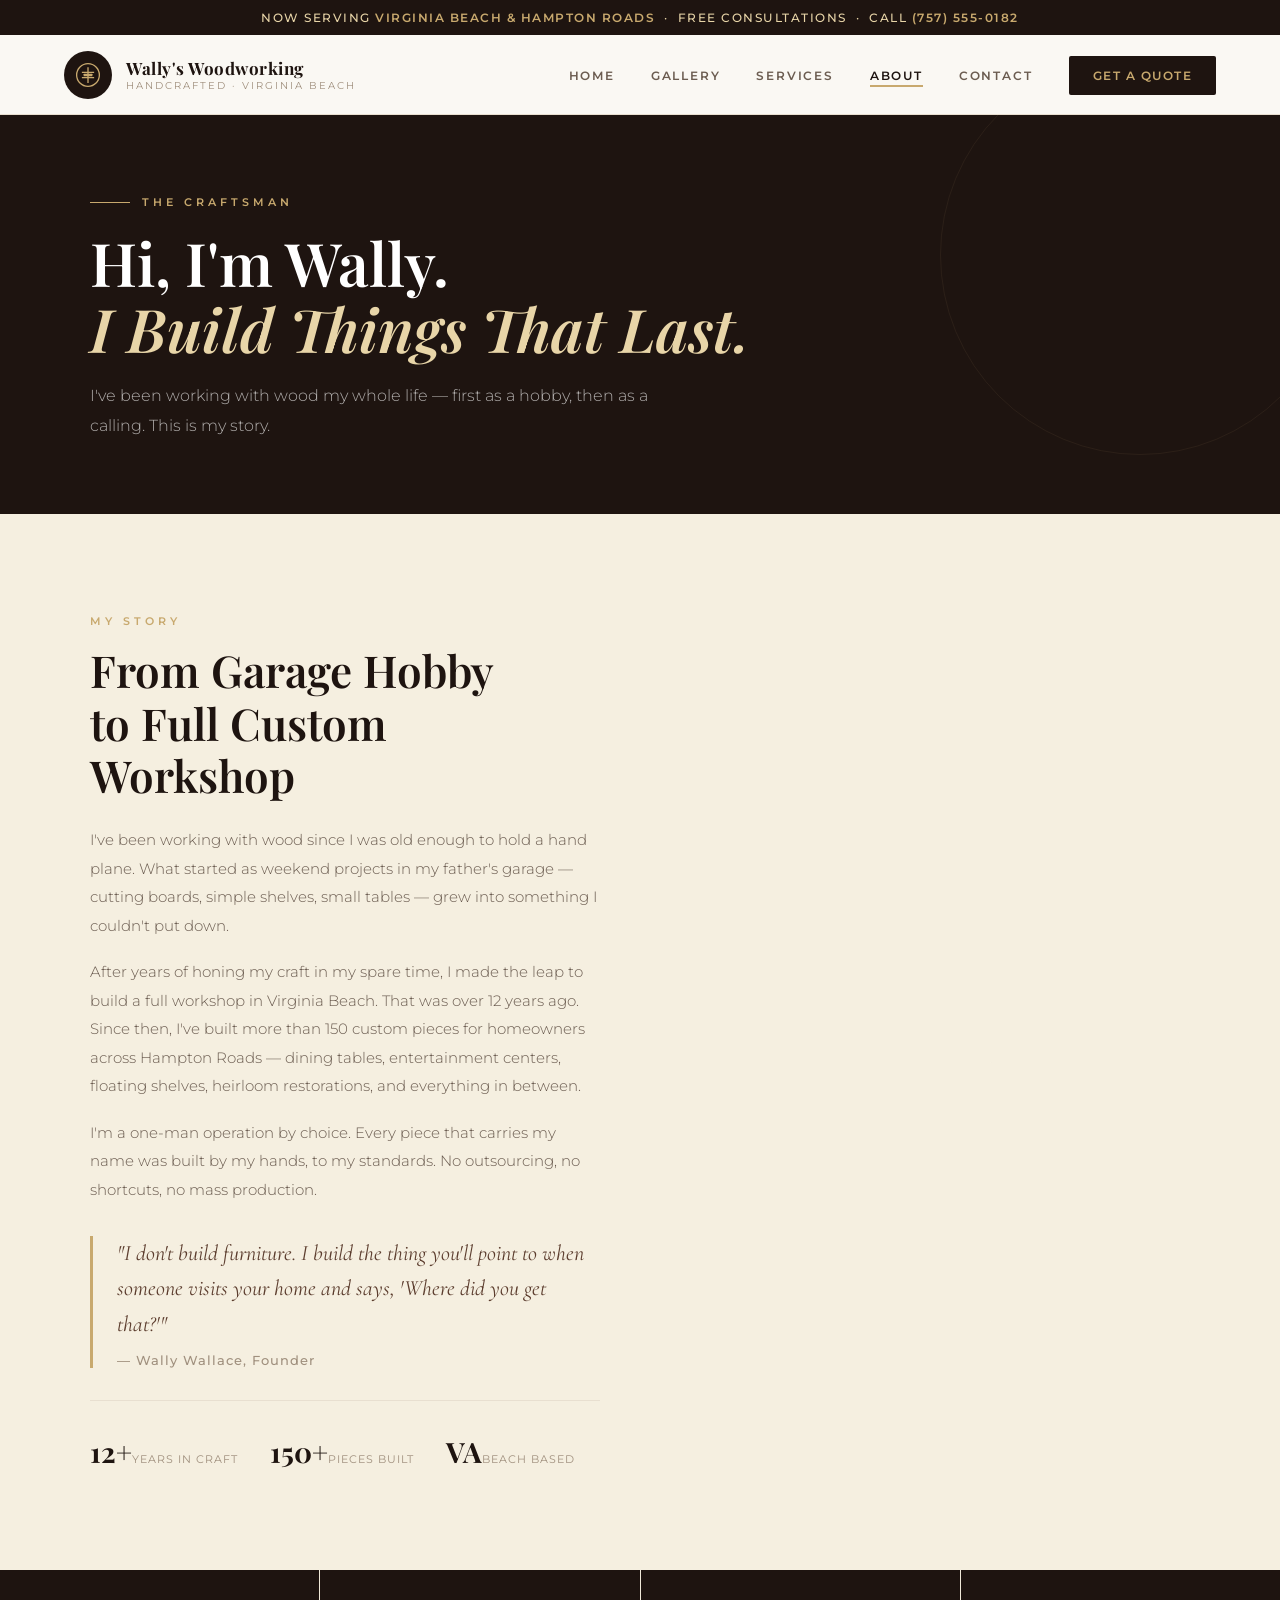
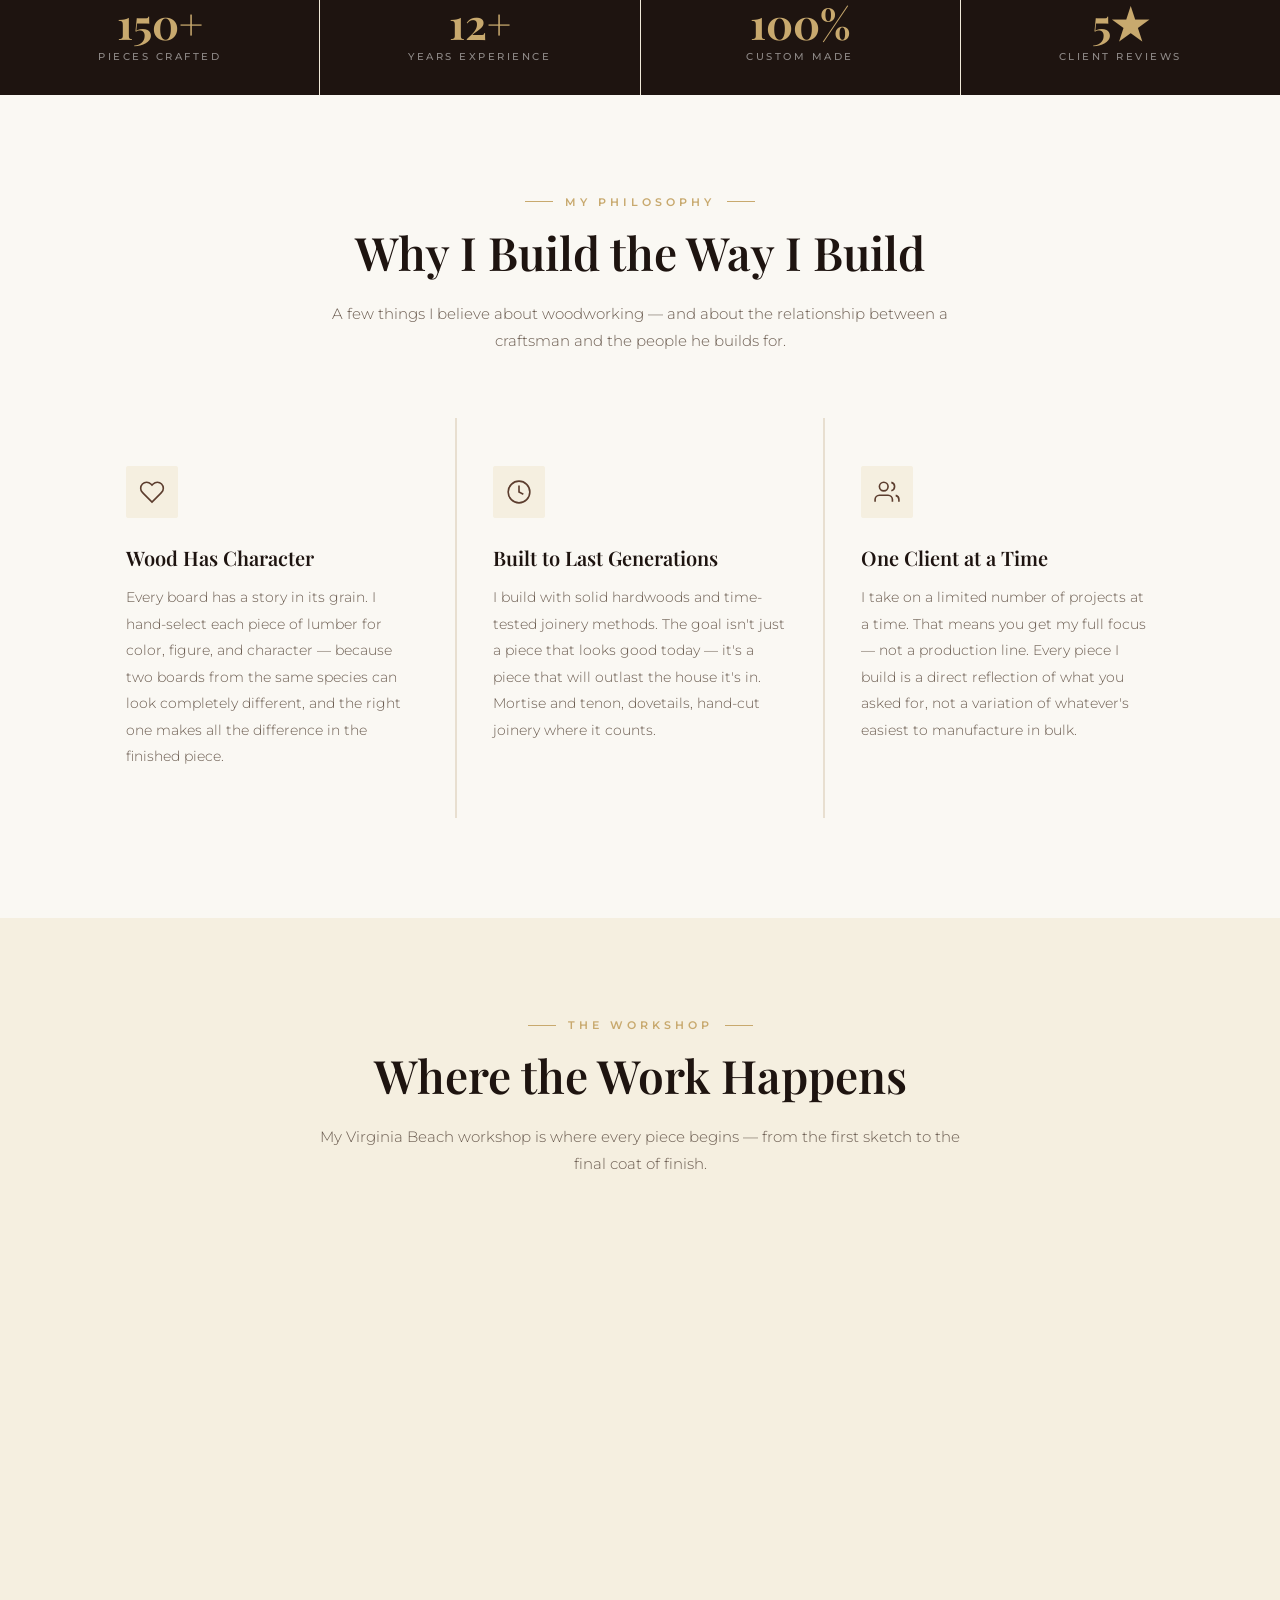
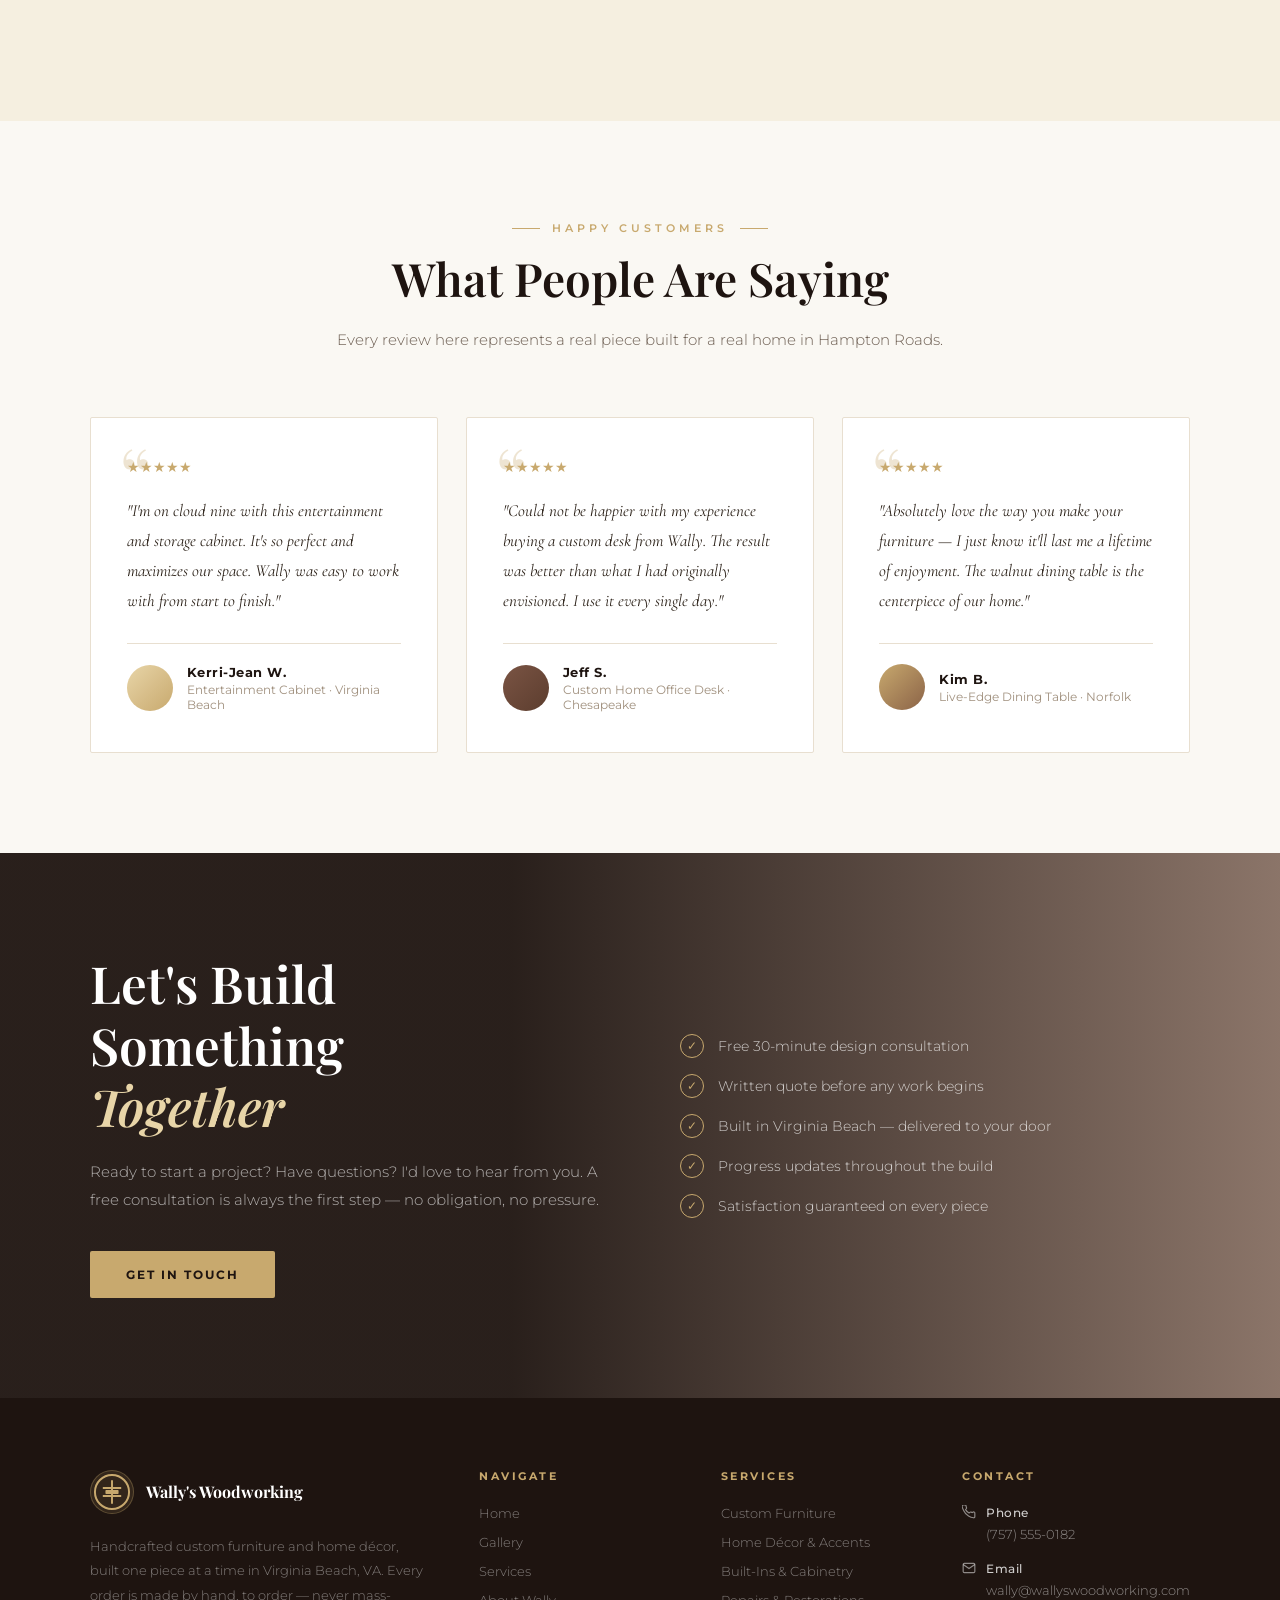
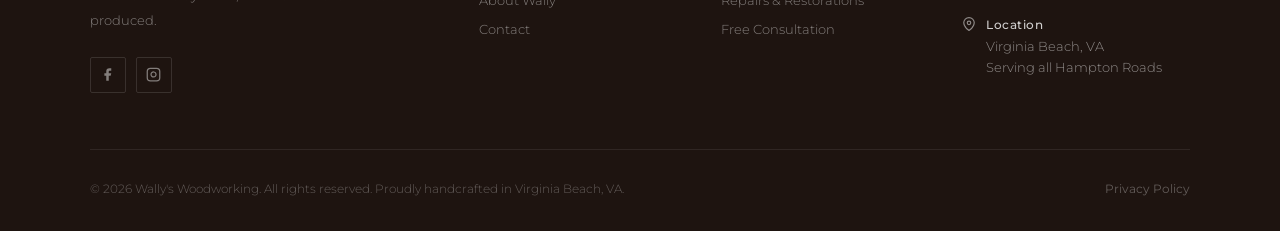
==== about.html @ f15586da "Add about.html — Wally's story, shop photos, philosophy Full about page: origin story, credentials, " ====
<!DOCTYPE html>
<html lang="en">
<head>
<meta charset="UTF-8">
<meta name="viewport" content="width=device-width, initial-scale=1.0">

<title>About Wally | Wally's Woodworking | Virginia Beach, VA</title>
<meta name="description" content="Meet Wally Wallace — Virginia Beach craftsman building custom furniture and handcrafted décor for over 12 years. One-man shop, built by hand, built to last.">
<link rel="canonical" href="https://www.wallyswoodworking.com/about.html">

<!-- Open Graph -->
<meta property="og:type" content="website">
<meta property="og:url" content="https://www.wallyswoodworking.com/about.html">
<meta property="og:title" content="About Wally | Wally's Woodworking">
<meta property="og:description" content="Virginia Beach craftsman building custom furniture for over 12 years. One-man shop, built by hand.">
<meta property="og:image" content="https://www.wallyswoodworking.com/images/og-image.jpg">

<!-- Fonts -->
<link rel="preconnect" href="https://fonts.googleapis.com">
<link href="https://fonts.googleapis.com/css2?family=Playfair+Display:ital,wght@0,400;0,600;0,700;1,400;1,600&family=Montserrat:wght@300;400;500;600&family=Cormorant+Garamond:ital,wght@0,400;1,400;1,500&display=swap" rel="stylesheet">

<!-- Shared Stylesheet -->
<link rel="stylesheet" href="css/styles.css">
</head>
<body>

<!-- ANNOUNCEMENT BAR -->
<div class="announce-bar">
  Now serving <a href="contact.html">Virginia Beach &amp; Hampton Roads</a> &nbsp;·&nbsp; Free consultations &nbsp;·&nbsp; Call <a href="tel:+17575550182">(757) 555-0182</a>
</div>

<!-- NAVIGATION -->
<nav id="nav">
  <a href="index.html" class="nav-logo" aria-label="Wally's Woodworking Home">
    <div class="nav-logo-icon">
      <svg viewBox="0 0 32 32" xmlns="http://www.w3.org/2000/svg" aria-hidden="true">
        <circle cx="16" cy="16" r="13" stroke="#C8A96E" stroke-width="1.5" fill="none"/>
        <path d="M16 7 L16 25 M9 13 L23 13 M9 19 L23 19" stroke="#C8A96E" stroke-width="1.5" fill="none"/>
        <rect x="11" y="14.5" width="10" height="3" fill="#C8A96E" rx="0.5"/>
      </svg>
    </div>
    <div class="nav-logo-text">
      <span class="brand">Wally's Woodworking</span>
      <span class="tagline">Handcrafted · Virginia Beach</span>
    </div>
  </a>

  <button class="nav-toggle" aria-label="Toggle navigation" onclick="document.querySelector('.nav-links').classList.toggle('open')">
    <span></span><span></span><span></span>
  </button>

  <ul class="nav-links" id="nav-links">
    <li><a href="index.html">Home</a></li>
    <li><a href="gallery.html">Gallery</a></li>
    <li><a href="services.html">Services</a></li>
    <li><a href="about.html" class="active">About</a></li>
    <li><a href="contact.html">Contact</a></li>
    <li><a href="contact.html" class="nav-cta">Get a Quote</a></li>
  </ul>
</nav>

<!-- PAGE HERO -->
<div class="page-hero">
  <div class="page-hero-eyebrow">The Craftsman</div>
  <h1>Hi, I'm Wally.<br><em>I Build Things That Last.</em></h1>
  <p>I've been working with wood my whole life — first as a hobby, then as a calling. This is my story.</p>
</div>

<!-- MAIN ABOUT SECTION -->
<div class="about-split">
  <div class="about-text">
    <div class="eyebrow">My Story</div>
    <h2>From Garage Hobby<br>to Full Custom Workshop</h2>
    <p>I've been working with wood since I was old enough to hold a hand plane. What started as weekend projects in my father's garage — cutting boards, simple shelves, small tables — grew into something I couldn't put down.</p>
    <p>After years of honing my craft in my spare time, I made the leap to build a full workshop in Virginia Beach. That was over 12 years ago. Since then, I've built more than 150 custom pieces for homeowners across Hampton Roads — dining tables, entertainment centers, floating shelves, heirloom restorations, and everything in between.</p>
    <p>I'm a one-man operation by choice. Every piece that carries my name was built by my hands, to my standards. No outsourcing, no shortcuts, no mass production.</p>
    <div class="about-quote">
      <blockquote>"I don't build furniture. I build the thing you'll point to when someone visits your home and says, 'Where did you get that?'"</blockquote>
      <div class="about-sig">— Wally Wallace, Founder</div>
    </div>
    <div class="about-credentials">
      <div class="credential"><span class="val">12+</span><span class="lbl">Years in craft</span></div>
      <div class="credential"><span class="val">150+</span><span class="lbl">Pieces built</span></div>
      <div class="credential"><span class="val">VA</span><span class="lbl">Beach based</span></div>
    </div>
  </div>
  <div class="about-img-stack">
    <div class="about-img-main">
      <img src="images/about/wally-portrait.jpg"
           onerror="this.src='https://images.unsplash.com/photo-1581539250439-c96689b516dd?w=900&q=80'"
           alt="Wally working in his Virginia Beach woodworking workshop"
           loading="lazy">
    </div>
    <div class="about-img-secondary">
      <img src="images/about/joinery-detail.jpg"
           onerror="this.src='https://images.unsplash.com/photo-1533090481720-856c6e3c1fdc?w=400&q=75'"
           alt="Close-up detail of hand-cut wood joinery"
           loading="lazy">
    </div>
  </div>
</div>

<!-- STAT BAR -->
<div class="stat-bar" aria-label="Quick facts">
  <div class="stat-item"><div class="stat-num">150+</div><div class="stat-label">Pieces Crafted</div></div>
  <div class="stat-item"><div class="stat-num">12+</div><div class="stat-label">Years Experience</div></div>
  <div class="stat-item"><div class="stat-num">100%</div><div class="stat-label">Custom Made</div></div>
  <div class="stat-item"><div class="stat-num">5★</div><div class="stat-label">Client Reviews</div></div>
</div>

<!-- PHILOSOPHY -->
<section class="section section-light">
  <div class="section-header">
    <div class="section-eyebrow">My Philosophy</div>
    <h2>Why I Build the Way I Build</h2>
    <p>A few things I believe about woodworking — and about the relationship between a craftsman and the people he builds for.</p>
  </div>
  <div class="services-grid">
    <div class="service-card">
      <div class="service-icon">
        <svg viewBox="0 0 24 24" aria-hidden="true"><path d="M20.84 4.61a5.5 5.5 0 00-7.78 0L12 5.67l-1.06-1.06a5.5 5.5 0 00-7.78 7.78l1.06 1.06L12 21.23l7.78-7.78 1.06-1.06a5.5 5.5 0 000-7.78z"/></svg>
      </div>
      <h3>Wood Has Character</h3>
      <p>Every board has a story in its grain. I hand-select each piece of lumber for color, figure, and character — because two boards from the same species can look completely different, and the right one makes all the difference in the finished piece.</p>
    </div>
    <div class="service-card">
      <div class="service-icon">
        <svg viewBox="0 0 24 24" aria-hidden="true"><circle cx="12" cy="12" r="10"/><polyline points="12 6 12 12 16 14"/></svg>
      </div>
      <h3>Built to Last Generations</h3>
      <p>I build with solid hardwoods and time-tested joinery methods. The goal isn't just a piece that looks good today — it's a piece that will outlast the house it's in. Mortise and tenon, dovetails, hand-cut joinery where it counts.</p>
    </div>
    <div class="service-card">
      <div class="service-icon">
        <svg viewBox="0 0 24 24" aria-hidden="true"><path d="M17 21v-2a4 4 0 00-4-4H5a4 4 0 00-4 4v2"/><circle cx="9" cy="7" r="4"/><path d="M23 21v-2a4 4 0 00-3-3.87"/><path d="M16 3.13a4 4 0 010 7.75"/></svg>
      </div>
      <h3>One Client at a Time</h3>
      <p>I take on a limited number of projects at a time. That means you get my full focus — not a production line. Every piece I build is a direct reflection of what you asked for, not a variation of whatever's easiest to manufacture in bulk.</p>
    </div>
  </div>
</section>

<!-- SHOP PHOTOS -->
<section class="section section-cream">
  <div class="section-header">
    <div class="section-eyebrow">The Workshop</div>
    <h2>Where the Work Happens</h2>
    <p>My Virginia Beach workshop is where every piece begins — from the first sketch to the final coat of finish.</p>
  </div>
  <div class="shop-photos">
    <div class="shop-photo tall">
      <img src="images/about/shop-01.jpg"
           onerror="this.src='https://images.unsplash.com/photo-1581539250439-c96689b516dd?w=600&q=75'"
           alt="Wally's woodworking workshop in Virginia Beach"
           loading="lazy">
    </div>
    <div class="shop-photo">
      <img src="images/about/shop-02.jpg"
           onerror="this.src='https://images.unsplash.com/photo-1533090481720-856c6e3c1fdc?w=600&q=75'"
           alt="Hand tools and workbench in the shop"
           loading="lazy">
    </div>
    <div class="shop-photo">
      <img src="images/about/shop-03.jpg"
           onerror="this.src='https://images.unsplash.com/photo-1532372576444-dda954194ad0?w=600&q=75'"
           alt="Wood selection and lumber in the workshop"
           loading="lazy">
    </div>
  </div>
</section>

<!-- TESTIMONIALS -->
<section class="section section-light">
  <div class="section-header">
    <div class="section-eyebrow">Happy Customers</div>
    <h2>What People Are Saying</h2>
    <p>Every review here represents a real piece built for a real home in Hampton Roads.</p>
  </div>
  <div class="testimonials-grid">
    <div class="testimonial-card">
      <div class="stars" aria-label="5 out of 5 stars"><span aria-hidden="true">★★★★★</span></div>
      <blockquote>"I'm on cloud nine with this entertainment and storage cabinet. It's so perfect and maximizes our space. Wally was easy to work with from start to finish."</blockquote>
      <div class="testimonial-author">
        <div class="author-avatar" style="background: linear-gradient(135deg, #E8D5A8, #C8A96E);"></div>
        <div class="author-info"><div class="name">Kerri-Jean W.</div><div class="piece">Entertainment Cabinet · Virginia Beach</div></div>
      </div>
    </div>
    <div class="testimonial-card">
      <div class="stars" aria-label="5 out of 5 stars"><span aria-hidden="true">★★★★★</span></div>
      <blockquote>"Could not be happier with my experience buying a custom desk from Wally. The result was better than what I had originally envisioned. I use it every single day."</blockquote>
      <div class="testimonial-author">
        <div class="author-avatar" style="background: linear-gradient(135deg, #7A5444, #5C3D2E);"></div>
        <div class="author-info"><div class="name">Jeff S.</div><div class="piece">Custom Home Office Desk · Chesapeake</div></div>
      </div>
    </div>
    <div class="testimonial-card">
      <div class="stars" aria-label="5 out of 5 stars"><span aria-hidden="true">★★★★★</span></div>
      <blockquote>"Absolutely love the way you make your furniture — I just know it'll last me a lifetime of enjoyment. The walnut dining table is the centerpiece of our home."</blockquote>
      <div class="testimonial-author">
        <div class="author-avatar" style="background: linear-gradient(135deg, #C8A96E, #8B6347);"></div>
        <div class="author-info"><div class="name">Kim B.</div><div class="piece">Live-Edge Dining Table · Norfolk</div></div>
      </div>
    </div>
  </div>
</section>

<!-- CTA -->
<div class="commission-banner">
  <div class="commission-text">
    <h2>Let's Build Something<br><em>Together</em></h2>
    <p>Ready to start a project? Have questions? I'd love to hear from you. A free consultation is always the first step — no obligation, no pressure.</p>
    <a href="contact.html" class="btn-primary">Get in Touch</a>
  </div>
  <ul class="commission-features" aria-label="What you get">
    <li><span class="check" aria-hidden="true">✓</span>Free 30-minute design consultation</li>
    <li><span class="check" aria-hidden="true">✓</span>Written quote before any work begins</li>
    <li><span class="check" aria-hidden="true">✓</span>Built in Virginia Beach — delivered to your door</li>
    <li><span class="check" aria-hidden="true">✓</span>Progress updates throughout the build</li>
    <li><span class="check" aria-hidden="true">✓</span>Satisfaction guaranteed on every piece</li>
  </ul>
</div>

<!-- FOOTER -->
<footer>
  <div class="footer-main">
    <div class="footer-brand">
      <div class="logo-wrap">
        <div class="logo-icon">
          <svg viewBox="0 0 32 32" aria-hidden="true">
            <circle cx="16" cy="16" r="13" stroke="#C8A96E" stroke-width="1.5" fill="none"/>
            <path d="M16 7 L16 25 M9 13 L23 13 M9 19 L23 19" stroke="#C8A96E" stroke-width="1.5" fill="none"/>
            <rect x="11" y="14.5" width="10" height="3" fill="#C8A96E" rx="0.5"/>
          </svg>
        </div>
        <span class="brand-name">Wally's Woodworking</span>
      </div>
      <p>Handcrafted custom furniture and home décor, built one piece at a time in Virginia Beach, VA. Every order is made by hand, to order — never mass-produced.</p>
      <div class="footer-social">
        <a href="https://facebook.com" aria-label="Facebook" target="_blank" rel="noopener noreferrer"><svg width="15" height="15" viewBox="0 0 24 24" fill="currentColor" aria-hidden="true"><path d="M18 2h-3a5 5 0 00-5 5v3H7v4h3v8h4v-8h3l1-4h-4V7a1 1 0 011-1h3z"/></svg></a>
        <a href="https://instagram.com" aria-label="Instagram" target="_blank" rel="noopener noreferrer"><svg width="15" height="15" viewBox="0 0 24 24" fill="none" stroke="currentColor" stroke-width="2" aria-hidden="true"><rect x="2" y="2" width="20" height="20" rx="5"/><path d="M16 11.37A4 4 0 1112.63 8 4 4 0 0116 11.37z"/><line x1="17.5" y1="6.5" x2="17.51" y2="6.5"/></svg></a>
      </div>
    </div>
    <div class="footer-col">
      <h4>Navigate</h4>
      <ul>
        <li><a href="index.html">Home</a></li>
        <li><a href="gallery.html">Gallery</a></li>
        <li><a href="services.html">Services</a></li>
        <li><a href="about.html">About Wally</a></li>
        <li><a href="contact.html">Contact</a></li>
      </ul>
    </div>
    <div class="footer-col">
      <h4>Services</h4>
      <ul>
        <li><a href="services.html#custom-furniture">Custom Furniture</a></li>
        <li><a href="services.html#home-decor">Home Décor &amp; Accents</a></li>
        <li><a href="services.html#custom-furniture">Built-Ins &amp; Cabinetry</a></li>
        <li><a href="services.html#repairs">Repairs &amp; Restorations</a></li>
        <li><a href="contact.html">Free Consultation</a></li>
      </ul>
    </div>
    <div class="footer-col footer-contact">
      <h4>Contact</h4>
      <p><svg width="14" height="14" viewBox="0 0 24 24" fill="none" stroke="currentColor" stroke-width="2" style="flex-shrink:0;margin-top:2px" aria-hidden="true"><path d="M22 16.92v3a2 2 0 01-2.18 2 19.79 19.79 0 01-8.63-3.07A19.5 19.5 0 013.07 9.81 19.79 19.79 0 01.02 1.18 2 2 0 012 0h3a2 2 0 012 1.72 12.84 12.84 0 00.7 2.81 2 2 0 01-.45 2.11L6.09 7.91a16 16 0 006 6l1.27-1.27a2 2 0 012.11-.45 12.84 12.84 0 002.81.7A2 2 0 0122 14v2.92z"/></svg><span><strong>Phone</strong><a href="tel:+17575550182">(757) 555-0182</a></span></p>
      <p><svg width="14" height="14" viewBox="0 0 24 24" fill="none" stroke="currentColor" stroke-width="2" style="flex-shrink:0;margin-top:2px" aria-hidden="true"><path d="M4 4h16c1.1 0 2 .9 2 2v12c0 1.1-.9 2-2 2H4c-1.1 0-2-.9-2-2V6c0-1.1.9-2 2-2z"/><polyline points="22,6 12,13 2,6"/></svg><span><strong>Email</strong><a href="mailto:wally@wallyswoodworking.com">wally@wallyswoodworking.com</a></span></p>
      <p><svg width="14" height="14" viewBox="0 0 24 24" fill="none" stroke="currentColor" stroke-width="2" style="flex-shrink:0;margin-top:2px" aria-hidden="true"><path d="M21 10c0 7-9 13-9 13s-9-6-9-13a9 9 0 0118 0z"/><circle cx="12" cy="10" r="3"/></svg><span><strong>Location</strong>Virginia Beach, VA<br>Serving all Hampton Roads</span></p>
    </div>
  </div>
  <div class="footer-bottom">
    <p>© 2026 Wally's Woodworking. All rights reserved. Proudly handcrafted in Virginia Beach, VA.</p>
    <div class="footer-bottom-links">
      <a href="#">Privacy Policy</a>
    </div>
  </div>
</footer>

<script>
document.querySelectorAll('.nav-links a').forEach(link => {
  link.addEventListener('click', () => document.querySelector('.nav-links').classList.remove('open'));
});
</script>
</body>
</html>
---- css/styles.css ----
/* ===========================
   DESIGN SYSTEM
=========================== */
:root {
  --dark:        #1E1410;
  --walnut:      #5C3D2E;
  --walnut-light:#7A5444;
  --gold:        #C8A96E;
  --gold-light:  #E8D5A8;
  --cream:       #F5EFE0;
  --off-white:   #FAF8F3;
  --text:        #2C2219;
  --text-mid:    #6B5C50;
  --text-light:  #A0907E;
  --border:      #E8DFD0;
  --section-gap: 100px;
  --nav-h:       80px;
}

*, *::before, *::after { box-sizing: border-box; margin: 0; padding: 0; }
html { scroll-behavior: smooth; }
body { font-family: 'Montserrat', sans-serif; color: var(--text); background: var(--off-white); overflow-x: hidden; }
h1, h2, h3, h4 { font-family: 'Playfair Display', serif; line-height: 1.2; }
p { line-height: 1.8; }
a { text-decoration: none; color: inherit; }
img { display: block; width: 100%; object-fit: cover; }

/* ===========================
   ANNOUNCEMENT BAR
=========================== */
.announce-bar {
  background: var(--dark);
  color: var(--gold-light);
  text-align: center;
  padding: 10px 20px;
  font-size: 12px;
  letter-spacing: 1.5px;
  font-weight: 500;
  text-transform: uppercase;
}
.announce-bar a { color: var(--gold); font-weight: 600; transition: opacity 0.2s; }
.announce-bar a:hover { opacity: 0.8; }

/* ===========================
   NAVIGATION
=========================== */
nav {
  position: sticky;
  top: 0;
  z-index: 1000;
  background: rgba(250,248,243,0.96);
  backdrop-filter: blur(12px);
  -webkit-backdrop-filter: blur(12px);
  border-bottom: 1px solid var(--border);
  height: var(--nav-h);
  display: flex;
  align-items: center;
  padding: 0 5%;
  justify-content: space-between;
}

.nav-logo { display: flex; align-items: center; gap: 14px; }

.nav-logo-icon {
  width: 48px; height: 48px;
  background: var(--dark);
  border-radius: 50%;
  display: flex; align-items: center; justify-content: center;
  flex-shrink: 0;
}
.nav-logo-icon svg { width: 28px; height: 28px; }
.nav-logo-text .brand { font-family: 'Playfair Display', serif; font-size: 17px; font-weight: 700; color: var(--dark); letter-spacing: 0.5px; display: block; }
.nav-logo-text .tagline { font-size: 10px; color: var(--text-light); letter-spacing: 2px; text-transform: uppercase; display: block; }

.nav-links { display: flex; align-items: center; gap: 36px; list-style: none; }
.nav-links a { font-size: 12px; font-weight: 600; letter-spacing: 1.8px; text-transform: uppercase; color: var(--text-mid); transition: color 0.2s; padding-bottom: 2px; border-bottom: 2px solid transparent; }
.nav-links a:hover, .nav-links a.active { color: var(--dark); border-bottom-color: var(--gold); }
.nav-cta { background: var(--dark); color: var(--gold) !important; border: none !important; padding: 12px 24px !important; letter-spacing: 1.5px !important; border-radius: 2px; transition: background 0.2s !important; }
.nav-cta:hover { background: var(--walnut) !important; color: var(--gold-light) !important; border-bottom-color: transparent !important; }

/* Hamburger (mobile) */
.nav-toggle { display: none; flex-direction: column; gap: 5px; cursor: pointer; padding: 4px; background: none; border: none; }
.nav-toggle span { display: block; width: 24px; height: 2px; background: var(--dark); transition: all 0.3s; }

@media (max-width: 900px) {
  .nav-toggle { display: flex; }
  .nav-links { display: none; position: absolute; top: var(--nav-h); left: 0; right: 0; background: rgba(250,248,243,0.98); border-bottom: 1px solid var(--border); flex-direction: column; padding: 24px; gap: 20px; align-items: flex-start; }
  .nav-links.open { display: flex; }
  .nav-cta { align-self: stretch; text-align: center; }
}

/* ===========================
   HERO (homepage)
=========================== */
.hero {
  position: relative;
  height: calc(100vh - var(--nav-h) - 40px);
  min-height: 600px;
  overflow: hidden;
  display: flex;
  align-items: center;
}

.hero-bg {
  position: absolute;
  inset: 0;
  background:
    linear-gradient(135deg, rgba(30,20,16,0.85) 0%, rgba(92,61,46,0.45) 55%, rgba(30,20,16,0.65) 100%),
    url('../images/hero/hero-bg.jpg') center/cover no-repeat;
}

/* Fallback to Unsplash if local image not yet added */
.hero-bg-fallback {
  background:
    linear-gradient(135deg, rgba(30,20,16,0.85) 0%, rgba(92,61,46,0.45) 55%, rgba(30,20,16,0.65) 100%),
    url('https://images.unsplash.com/photo-1586023492125-27b2c045efd7?w=1800&q=80') center/cover no-repeat;
}

.hero-content { position: relative; z-index: 2; padding: 0 8%; max-width: 780px; }
.hero-eyebrow { font-size: 11px; letter-spacing: 4px; text-transform: uppercase; color: var(--gold); font-weight: 600; margin-bottom: 24px; display: flex; align-items: center; gap: 12px; }
.hero-eyebrow::before { content: ''; display: block; width: 40px; height: 1px; background: var(--gold); }
.hero h1 { font-size: clamp(38px, 6vw, 72px); color: #fff; font-weight: 600; margin-bottom: 24px; line-height: 1.1; }
.hero h1 em { font-style: italic; color: var(--gold-light); }
.hero-sub { font-size: 16px; color: rgba(255,255,255,0.78); font-weight: 300; margin-bottom: 44px; max-width: 500px; line-height: 1.9; }
.hero-actions { display: flex; gap: 16px; flex-wrap: wrap; }

.hero-scroll { position: absolute; bottom: 36px; left: 50%; transform: translateX(-50%); display: flex; flex-direction: column; align-items: center; gap: 8px; color: rgba(255,255,255,0.5); font-size: 10px; letter-spacing: 3px; text-transform: uppercase; z-index: 2; }
.hero-scroll-line { width: 1px; height: 40px; background: linear-gradient(to bottom, rgba(255,255,255,0.5), transparent); animation: scrollPulse 2s ease-in-out infinite; }
@keyframes scrollPulse { 0%, 100% { opacity: 0.4; } 50% { opacity: 1; } }

/* ===========================
   PAGE HERO (subpages)
=========================== */
.page-hero {
  background: var(--dark);
  padding: 80px 7% 72px;
  position: relative;
  overflow: hidden;
}
.page-hero::after {
  content: '';
  position: absolute;
  right: -60px;
  top: -60px;
  width: 400px;
  height: 400px;
  border-radius: 50%;
  border: 1px solid rgba(200,169,110,0.08);
  pointer-events: none;
}
.page-hero-eyebrow { font-size: 11px; letter-spacing: 4px; text-transform: uppercase; color: var(--gold); font-weight: 600; margin-bottom: 20px; display: flex; align-items: center; gap: 12px; }
.page-hero-eyebrow::before { content: ''; display: block; width: 40px; height: 1px; background: var(--gold); }
.page-hero h1 { font-size: clamp(32px, 5vw, 60px); color: #fff; font-weight: 600; margin-bottom: 20px; line-height: 1.1; }
.page-hero h1 em { font-style: italic; color: var(--gold-light); }
.page-hero p { font-size: 16px; color: rgba(255,255,255,0.65); font-weight: 300; max-width: 580px; line-height: 1.9; }

/* ===========================
   BUTTONS
=========================== */
.btn-primary { background: var(--gold); color: var(--dark); padding: 16px 36px; font-size: 12px; font-weight: 700; letter-spacing: 2px; text-transform: uppercase; border-radius: 2px; transition: all 0.25s; display: inline-block; }
.btn-primary:hover { background: var(--gold-light); transform: translateY(-1px); }
.btn-outline { border: 1px solid rgba(255,255,255,0.5); color: #fff; padding: 16px 36px; font-size: 12px; font-weight: 600; letter-spacing: 2px; text-transform: uppercase; border-radius: 2px; transition: all 0.25s; display: inline-block; }
.btn-outline:hover { border-color: var(--gold); color: var(--gold); }
.btn-dark { background: var(--dark); color: var(--gold); padding: 16px 36px; font-size: 12px; font-weight: 700; letter-spacing: 2px; text-transform: uppercase; border-radius: 2px; transition: all 0.25s; display: inline-block; }
.btn-dark:hover { background: var(--walnut); transform: translateY(-1px); }
.btn-outline-dark { border: 1.5px solid var(--dark); color: var(--dark); padding: 14px 36px; font-size: 12px; font-weight: 700; letter-spacing: 2px; text-transform: uppercase; border-radius: 2px; display: inline-block; transition: all 0.25s; }
.btn-outline-dark:hover { background: var(--dark); color: var(--gold); }

/* ===========================
   STAT BAR
=========================== */
.stat-bar { background: var(--dark); display: grid; grid-template-columns: repeat(4, 1fr); gap: 1px; background-color: rgba(200,169,110,0.2); }
.stat-item { background: var(--dark); text-align: center; padding: 32px 20px; }
.stat-num { font-family: 'Playfair Display', serif; font-size: 42px; font-weight: 700; color: var(--gold); line-height: 1; margin-bottom: 6px; }
.stat-label { font-size: 10px; letter-spacing: 2.5px; text-transform: uppercase; color: rgba(255,255,255,0.5); font-weight: 500; }

@media (max-width: 600px) {
  .stat-bar { grid-template-columns: repeat(2, 1fr); }
}

/* ===========================
   SECTION STRUCTURE
=========================== */
.section { padding: var(--section-gap) 7%; }
.section-light { background: var(--off-white); }
.section-cream { background: var(--cream); }
.section-dark { background: var(--dark); }

.section-header { text-align: center; max-width: 640px; margin: 0 auto 64px; }
.section-eyebrow { font-size: 11px; letter-spacing: 4px; text-transform: uppercase; color: var(--gold); font-weight: 600; margin-bottom: 16px; display: flex; align-items: center; justify-content: center; gap: 12px; }
.section-eyebrow::before, .section-eyebrow::after { content: ''; display: block; width: 28px; height: 1px; background: var(--gold); }
.section-header h2 { font-size: clamp(28px, 4vw, 46px); font-weight: 600; color: var(--dark); margin-bottom: 20px; }
.section-dark .section-header h2 { color: #fff; }
.section-header p { color: var(--text-mid); font-size: 15px; font-weight: 300; }
.section-dark .section-header p { color: rgba(255,255,255,0.6); }

/* ===========================
   INTRO SPLIT
=========================== */
.intro-split { display: grid; grid-template-columns: 1fr 1fr; gap: 80px; align-items: center; padding: var(--section-gap) 7%; background: var(--off-white); }
.intro-img-wrap { position: relative; }
.intro-img-main { width: 100%; height: 520px; border-radius: 2px; overflow: hidden; }
.intro-img-main img { height: 100%; }
.intro-img-badge { position: absolute; bottom: -24px; right: -24px; background: var(--dark); color: var(--gold); width: 120px; height: 120px; border-radius: 50%; display: flex; flex-direction: column; align-items: center; justify-content: center; text-align: center; border: 4px solid var(--off-white); }
.intro-img-badge .num { font-family: 'Playfair Display', serif; font-size: 28px; font-weight: 700; line-height: 1; }
.intro-img-badge .lbl { font-size: 9px; letter-spacing: 1.5px; text-transform: uppercase; opacity: 0.8; margin-top: 2px; }
.intro-text .eyebrow { font-size: 11px; letter-spacing: 4px; text-transform: uppercase; color: var(--gold); font-weight: 600; margin-bottom: 16px; }
.intro-text h2 { font-size: clamp(26px, 3.5vw, 44px); color: var(--dark); margin-bottom: 24px; font-weight: 600; }
.intro-text h2 em { font-style: italic; color: var(--walnut); }
.intro-text p { color: var(--text-mid); font-size: 15px; font-weight: 300; margin-bottom: 20px; }
.intro-features { list-style: none; margin: 32px 0 40px; display: flex; flex-direction: column; gap: 14px; }
.intro-features li { display: flex; align-items: flex-start; gap: 14px; font-size: 14px; color: var(--text-mid); }
.intro-features li::before { content: ''; display: block; width: 18px; height: 18px; min-width: 18px; background: var(--gold); clip-path: polygon(50% 0%, 100% 50%, 50% 100%, 0% 50%); margin-top: 2px; }

@media (max-width: 900px) {
  .intro-split { grid-template-columns: 1fr; gap: 60px; }
  .intro-img-main { height: 360px; }
  .intro-img-badge { bottom: -20px; right: 20px; }
}

/* ===========================
   SERVICES
=========================== */
.services-grid { display: grid; grid-template-columns: repeat(3, 1fr); gap: 2px; background: var(--border); }
.service-card { background: var(--off-white); padding: 48px 36px; position: relative; overflow: hidden; transition: background 0.3s; }
.service-card::after { content: ''; position: absolute; bottom: 0; left: 0; right: 0; height: 3px; background: var(--gold); transform: scaleX(0); transition: transform 0.3s; transform-origin: left; }
.service-card:hover::after { transform: scaleX(1); }
.service-card:hover { background: #fff; }
.service-icon { width: 52px; height: 52px; background: var(--cream); border-radius: 2px; display: flex; align-items: center; justify-content: center; margin-bottom: 28px; }
.service-icon svg { width: 26px; height: 26px; stroke: var(--walnut); fill: none; stroke-width: 1.5; }
.service-card h3 { font-size: 20px; font-weight: 600; color: var(--dark); margin-bottom: 14px; }
.service-card p { font-size: 14px; color: var(--text-mid); font-weight: 300; line-height: 1.9; }
.service-link { display: inline-flex; align-items: center; gap: 8px; font-size: 12px; font-weight: 600; letter-spacing: 1.5px; text-transform: uppercase; color: var(--walnut); margin-top: 24px; transition: gap 0.2s; }
.service-link:hover { gap: 14px; }

@media (max-width: 800px) {
  .services-grid { grid-template-columns: 1fr; }
}

/* Services page — expanded detail cards */
.service-detail { display: grid; grid-template-columns: 1fr 1.2fr; gap: 72px; align-items: start; padding: var(--section-gap) 7%; }
.service-detail:nth-child(even) { background: var(--cream); }
.service-detail-text .eyebrow { font-size: 11px; letter-spacing: 4px; text-transform: uppercase; color: var(--gold); font-weight: 600; margin-bottom: 16px; }
.service-detail-text h2 { font-size: clamp(26px, 3vw, 40px); color: var(--dark); margin-bottom: 20px; font-weight: 600; }
.service-detail-text p { color: var(--text-mid); font-size: 15px; font-weight: 300; margin-bottom: 16px; line-height: 1.9; }
.service-includes { list-style: none; margin: 28px 0 36px; display: flex; flex-direction: column; gap: 12px; }
.service-includes li { display: flex; align-items: flex-start; gap: 12px; font-size: 14px; color: var(--text-mid); }
.service-includes li::before { content: ''; display: block; width: 16px; height: 16px; min-width: 16px; background: var(--gold); clip-path: polygon(50% 0%, 100% 50%, 50% 100%, 0% 50%); margin-top: 3px; }
.service-price-note { font-size: 13px; color: var(--text-light); font-style: italic; margin-top: 8px; }
.service-detail-img { border-radius: 2px; overflow: hidden; height: 480px; }
.service-detail-img img { height: 100%; width: 100%; }

@media (max-width: 900px) {
  .service-detail { grid-template-columns: 1fr; gap: 40px; }
  .service-detail-img { height: 300px; }
  .service-detail:nth-child(even) .service-detail-img { order: -1; }
}

/* ===========================
   GALLERY
=========================== */
.gallery-grid { display: grid; grid-template-columns: repeat(12, 1fr); grid-template-rows: 280px 280px; gap: 8px; }
.gal-item { overflow: hidden; position: relative; border-radius: 2px; cursor: pointer; }
.gal-item img { width: 100%; height: 100%; object-fit: cover; transition: transform 0.5s ease; }
.gal-item:hover img { transform: scale(1.05); }
.gal-item-overlay { position: absolute; inset: 0; background: linear-gradient(to top, rgba(30,20,16,0.8) 0%, transparent 50%); opacity: 0; transition: opacity 0.3s; display: flex; align-items: flex-end; padding: 24px; }
.gal-item:hover .gal-item-overlay { opacity: 1; }
.gal-item-label { color: #fff; font-size: 13px; font-weight: 600; }
.gal-item-sub { color: var(--gold-light); font-size: 11px; margin-top: 2px; }
.gal-1 { grid-column: span 5; grid-row: span 2; }
.gal-2 { grid-column: span 4; }
.gal-3 { grid-column: span 3; }
.gal-4 { grid-column: span 3; }
.gal-5 { grid-column: span 4; }
.gallery-footer { text-align: center; margin-top: 48px; }

@media (max-width: 800px) {
  .gallery-grid { grid-template-columns: 1fr 1fr; grid-template-rows: auto; }
  .gal-1, .gal-2, .gal-3, .gal-4, .gal-5 { grid-column: span 1; height: 200px; }
  .gal-1 { grid-column: span 2; height: 260px; }
}

/* Gallery page — full grid with filters */
.gallery-filters { display: flex; gap: 8px; flex-wrap: wrap; margin-bottom: 48px; justify-content: center; }
.filter-btn { font-size: 12px; font-weight: 600; letter-spacing: 1.5px; text-transform: uppercase; padding: 10px 24px; border: 1.5px solid var(--border); border-radius: 2px; background: none; cursor: pointer; color: var(--text-mid); font-family: 'Montserrat', sans-serif; transition: all 0.2s; }
.filter-btn:hover, .filter-btn.active { background: var(--dark); border-color: var(--dark); color: var(--gold); }

.gallery-full-grid { display: grid; grid-template-columns: repeat(3, 1fr); gap: 12px; }
.gallery-full-grid .gal-item { height: 320px; border-radius: 2px; }
.gallery-full-grid .gal-item.hidden { display: none; }

@media (max-width: 900px) {
  .gallery-full-grid { grid-template-columns: repeat(2, 1fr); }
  .gallery-full-grid .gal-item { height: 260px; }
}
@media (max-width: 500px) {
  .gallery-full-grid { grid-template-columns: 1fr; }
  .gallery-full-grid .gal-item { height: 240px; }
}

/* ===========================
   PROCESS
=========================== */
.process-steps { display: grid; grid-template-columns: repeat(4, 1fr); gap: 2px; background: rgba(200,169,110,0.15); }
.process-step { background: var(--dark); padding: 48px 32px; position: relative; }
.step-num { font-family: 'Playfair Display', serif; font-size: 72px; font-weight: 700; color: rgba(200,169,110,0.1); line-height: 1; position: absolute; top: 20px; right: 24px; pointer-events: none; }
.step-icon { width: 44px; height: 44px; border: 1px solid var(--gold); border-radius: 50%; display: flex; align-items: center; justify-content: center; margin-bottom: 24px; }
.step-icon svg { width: 20px; height: 20px; stroke: var(--gold); fill: none; stroke-width: 1.5; }
.process-step h3 { font-size: 18px; color: #fff; margin-bottom: 12px; font-weight: 600; }
.process-step p { font-size: 13px; color: rgba(255,255,255,0.55); font-weight: 300; line-height: 1.8; }

@media (max-width: 800px) {
  .process-steps { grid-template-columns: 1fr 1fr; }
}
@media (max-width: 500px) {
  .process-steps { grid-template-columns: 1fr; }
}

/* ===========================
   ABOUT
=========================== */
.about-split { display: grid; grid-template-columns: 1fr 1fr; gap: 80px; align-items: center; padding: var(--section-gap) 7%; background: var(--cream); }
.about-text .eyebrow { font-size: 11px; letter-spacing: 4px; text-transform: uppercase; color: var(--gold); font-weight: 600; margin-bottom: 16px; }
.about-text h2 { font-size: clamp(26px, 3.5vw, 44px); color: var(--dark); margin-bottom: 24px; font-weight: 600; }
.about-text p { color: var(--text-mid); font-size: 15px; font-weight: 300; margin-bottom: 18px; line-height: 1.9; }
.about-quote { border-left: 3px solid var(--gold); padding-left: 24px; margin: 32px 0; }
.about-quote blockquote { font-family: 'Cormorant Garamond', serif; font-size: 22px; font-style: italic; color: var(--walnut); line-height: 1.6; }
.about-sig { font-size: 13px; color: var(--text-light); margin-top: 10px; font-weight: 500; letter-spacing: 1px; }
.about-img-stack { position: relative; height: 560px; }
.about-img-main { position: absolute; top: 0; left: 0; right: 60px; height: 440px; overflow: hidden; border-radius: 2px; }
.about-img-main img { height: 100%; }
.about-img-secondary { position: absolute; bottom: 0; right: 0; width: 200px; height: 260px; overflow: hidden; border-radius: 2px; border: 6px solid var(--cream); }
.about-img-secondary img { height: 100%; }
.about-credentials { display: flex; gap: 32px; margin-top: 32px; padding-top: 32px; border-top: 1px solid var(--border); }
.credential .val { font-family: 'Playfair Display', serif; font-size: 28px; font-weight: 700; color: var(--dark); }
.credential .lbl { font-size: 11px; color: var(--text-light); letter-spacing: 1px; text-transform: uppercase; }

@media (max-width: 900px) {
  .about-split { grid-template-columns: 1fr; gap: 60px; }
  .about-img-stack { height: 320px; }
  .about-img-main { right: 0; height: 320px; position: relative; }
  .about-img-secondary { display: none; }
}

/* About page — shop photos grid */
.shop-photos { display: grid; grid-template-columns: repeat(3, 1fr); gap: 12px; }
.shop-photo { border-radius: 2px; overflow: hidden; height: 280px; }
.shop-photo img { height: 100%; width: 100%; }
.shop-photo.tall { height: 380px; }

@media (max-width: 800px) {
  .shop-photos { grid-template-columns: 1fr 1fr; }
  .shop-photo, .shop-photo.tall { height: 220px; }
}
@media (max-width: 500px) {
  .shop-photos { grid-template-columns: 1fr; }
}

/* ===========================
   TESTIMONIALS
=========================== */
.testimonials-grid { display: grid; grid-template-columns: repeat(3, 1fr); gap: 28px; }
.testimonial-card { background: #fff; padding: 40px 36px; border-radius: 2px; border: 1px solid var(--border); position: relative; }
.testimonial-card::before { content: '\201C'; font-family: 'Playfair Display', serif; font-size: 80px; color: var(--gold); line-height: 1; position: absolute; top: 16px; left: 28px; opacity: 0.3; }
.stars { display: flex; gap: 4px; margin-bottom: 20px; }
.stars span { color: var(--gold); font-size: 14px; }
.testimonial-card blockquote { font-family: 'Cormorant Garamond', serif; font-size: 17px; font-style: italic; color: var(--text); line-height: 1.75; margin-bottom: 28px; }
.testimonial-author { display: flex; align-items: center; gap: 14px; border-top: 1px solid var(--border); padding-top: 20px; }
.author-avatar { width: 46px; height: 46px; border-radius: 50%; overflow: hidden; flex-shrink: 0; background: var(--cream); }
.author-avatar img { height: 100%; }
.author-info .name { font-size: 13px; font-weight: 700; color: var(--dark); letter-spacing: 0.5px; }
.author-info .piece { font-size: 12px; color: var(--text-light); margin-top: 2px; }

@media (max-width: 900px) {
  .testimonials-grid { grid-template-columns: 1fr; max-width: 520px; margin: 0 auto; }
}

/* ===========================
   COMMISSION BANNER
=========================== */
.commission-banner {
  position: relative;
  overflow: hidden;
  background: linear-gradient(to right, rgba(30,20,16,0.95) 40%, rgba(92,61,46,0.7) 100%),
    url('https://images.unsplash.com/photo-1558618666-fcd25c85cd64?w=1600&q=80') center/cover no-repeat;
  padding: 100px 7%;
  display: grid;
  grid-template-columns: 1fr 1fr;
  gap: 80px;
  align-items: center;
}
.commission-text h2 { font-size: clamp(30px, 4vw, 52px); color: #fff; margin-bottom: 20px; font-weight: 600; }
.commission-text h2 em { color: var(--gold-light); font-style: italic; }
.commission-text p { color: rgba(255,255,255,0.65); font-size: 15px; font-weight: 300; line-height: 1.9; margin-bottom: 36px; }
.commission-features { list-style: none; display: flex; flex-direction: column; gap: 16px; }
.commission-features li { display: flex; align-items: center; gap: 14px; color: rgba(255,255,255,0.75); font-size: 14px; font-weight: 300; }
.commission-features li .check { width: 24px; height: 24px; min-width: 24px; border: 1px solid var(--gold); border-radius: 50%; display: flex; align-items: center; justify-content: center; color: var(--gold); font-size: 12px; }

@media (max-width: 800px) {
  .commission-banner { grid-template-columns: 1fr; gap: 40px; padding: 72px 7%; }
}

/* ===========================
   CONTACT
=========================== */
.contact-split { display: grid; grid-template-columns: 1fr 1.4fr; gap: 80px; align-items: start; padding: var(--section-gap) 7%; background: var(--off-white); }
.contact-info .eyebrow { font-size: 11px; letter-spacing: 4px; text-transform: uppercase; color: var(--gold); font-weight: 600; margin-bottom: 16px; }
.contact-info h2 { font-size: clamp(26px, 3vw, 40px); color: var(--dark); margin-bottom: 20px; font-weight: 600; }
.contact-info > p { color: var(--text-mid); font-size: 14px; font-weight: 300; line-height: 1.9; margin-bottom: 40px; }
.contact-details { display: flex; flex-direction: column; gap: 24px; }
.contact-detail { display: flex; align-items: flex-start; gap: 16px; }
.contact-detail-icon { width: 40px; height: 40px; min-width: 40px; background: var(--cream); border-radius: 2px; display: flex; align-items: center; justify-content: center; }
.contact-detail-icon svg { width: 18px; height: 18px; stroke: var(--walnut); fill: none; stroke-width: 1.5; }
.contact-detail-text .lbl { font-size: 10px; letter-spacing: 2px; text-transform: uppercase; color: var(--text-light); font-weight: 600; margin-bottom: 4px; }
.contact-detail-text .val { font-size: 15px; font-weight: 500; color: var(--dark); }
.contact-detail-text .val a { color: var(--walnut); transition: color 0.2s; }
.contact-detail-text .val a:hover { color: var(--dark); }
.contact-social { display: flex; gap: 12px; margin-top: 40px; }
.social-btn { width: 40px; height: 40px; border: 1px solid var(--border); border-radius: 2px; display: flex; align-items: center; justify-content: center; transition: all 0.2s; color: var(--text-mid); }
.social-btn:hover { background: var(--dark); border-color: var(--dark); color: var(--gold); }

/* Form */
.contact-form-wrap { background: #fff; border: 1px solid var(--border); border-radius: 4px; padding: 48px; }
.contact-form-wrap h3 { font-size: 22px; color: var(--dark); margin-bottom: 8px; font-weight: 600; }
.contact-form-wrap .form-sub { font-size: 13px; color: var(--text-light); font-weight: 300; margin-bottom: 36px; }
.form-row { display: grid; grid-template-columns: 1fr 1fr; gap: 16px; margin-bottom: 16px; }
.form-group { display: flex; flex-direction: column; gap: 6px; margin-bottom: 16px; }
.form-group label { font-size: 11px; font-weight: 700; letter-spacing: 1.5px; text-transform: uppercase; color: var(--text-mid); }
.form-group input, .form-group select, .form-group textarea { border: 1px solid var(--border); border-radius: 2px; padding: 12px 14px; font-size: 14px; font-family: 'Montserrat', sans-serif; color: var(--text); background: var(--off-white); transition: border-color 0.2s; outline: none; }
.form-group input:focus, .form-group select:focus, .form-group textarea:focus { border-color: var(--walnut); background: #fff; }
.form-group textarea { resize: vertical; min-height: 100px; }
.service-checks { display: grid; grid-template-columns: 1fr 1fr; gap: 10px; }
.service-check { display: flex; align-items: center; gap: 8px; font-size: 13px; color: var(--text-mid); cursor: pointer; }
.service-check input[type="checkbox"] { width: 16px; height: 16px; accent-color: var(--walnut); cursor: pointer; }
.form-note { font-size: 11px; color: var(--text-light); margin-top: 12px; text-align: center; }
.btn-submit { width: 100%; background: var(--dark); color: var(--gold); padding: 16px; font-size: 12px; font-weight: 700; letter-spacing: 2.5px; text-transform: uppercase; border-radius: 2px; border: none; cursor: pointer; font-family: 'Montserrat', sans-serif; transition: background 0.25s; margin-top: 8px; }
.btn-submit:hover { background: var(--walnut); }

/* Success message */
.form-success { display: none; text-align: center; padding: 40px 20px; }
.form-success h3 { font-family: 'Playfair Display', serif; font-size: 28px; color: var(--dark); margin-bottom: 12px; }
.form-success p { color: var(--text-mid); font-size: 14px; font-weight: 300; line-height: 1.8; }

/* Map embed placeholder */
.map-wrap { margin-top: 40px; border-radius: 2px; overflow: hidden; border: 1px solid var(--border); }
.map-wrap iframe { display: block; width: 100%; height: 280px; border: none; }

@media (max-width: 900px) {
  .contact-split { grid-template-columns: 1fr; gap: 60px; }
  .contact-form-wrap { padding: 32px 24px; }
  .form-row { grid-template-columns: 1fr; }
}

/* ===========================
   FOOTER
=========================== */
footer { background: var(--dark); padding: 72px 7% 32px; }
.footer-main { display: grid; grid-template-columns: 1.8fr 1fr 1fr 1.2fr; gap: 56px; padding-bottom: 56px; border-bottom: 1px solid rgba(255,255,255,0.08); }
.footer-brand .logo-wrap { display: flex; align-items: center; gap: 12px; margin-bottom: 20px; }
.footer-brand .logo-icon { width: 44px; height: 44px; background: rgba(200,169,110,0.12); border-radius: 50%; display: flex; align-items: center; justify-content: center; border: 1px solid rgba(200,169,110,0.3); }
.footer-brand .brand-name { font-family: 'Playfair Display', serif; font-size: 16px; font-weight: 700; color: #fff; }
.footer-brand p { font-size: 13px; color: rgba(255,255,255,0.45); font-weight: 300; line-height: 1.9; margin-bottom: 24px; }
.footer-social { display: flex; gap: 10px; }
.footer-social a { width: 36px; height: 36px; border: 1px solid rgba(255,255,255,0.12); border-radius: 2px; display: flex; align-items: center; justify-content: center; color: rgba(255,255,255,0.45); transition: all 0.2s; }
.footer-social a:hover { border-color: var(--gold); color: var(--gold); }
.footer-col h4 { font-family: 'Montserrat', sans-serif; font-size: 11px; font-weight: 700; letter-spacing: 2.5px; text-transform: uppercase; color: var(--gold); margin-bottom: 20px; }
.footer-col ul { list-style: none; display: flex; flex-direction: column; gap: 10px; }
.footer-col ul li a { font-size: 13px; color: rgba(255,255,255,0.45); font-weight: 300; transition: color 0.2s; }
.footer-col ul li a:hover { color: #fff; }
.footer-contact p { display: flex; align-items: flex-start; gap: 10px; font-size: 13px; color: rgba(255,255,255,0.5); font-weight: 300; margin-bottom: 14px; line-height: 1.6; }
.footer-contact p strong { color: rgba(255,255,255,0.8); font-weight: 500; font-size: 12px; letter-spacing: 0.5px; display: block; margin-bottom: 2px; }
.footer-contact a { color: rgba(255,255,255,0.5); transition: color 0.2s; }
.footer-contact a:hover { color: var(--gold); }
.footer-bottom { padding-top: 28px; display: flex; justify-content: space-between; align-items: center; flex-wrap: wrap; gap: 12px; }
.footer-bottom p { font-size: 12px; color: rgba(255,255,255,0.3); font-weight: 300; }
.footer-bottom-links { display: flex; gap: 24px; }
.footer-bottom-links a { font-size: 12px; color: rgba(255,255,255,0.3); transition: color 0.2s; }
.footer-bottom-links a:hover { color: rgba(255,255,255,0.7); }

@media (max-width: 900px) {
  .footer-main { grid-template-columns: 1fr 1fr; gap: 40px; }
}
@media (max-width: 500px) {
  .footer-main { grid-template-columns: 1fr; }
}
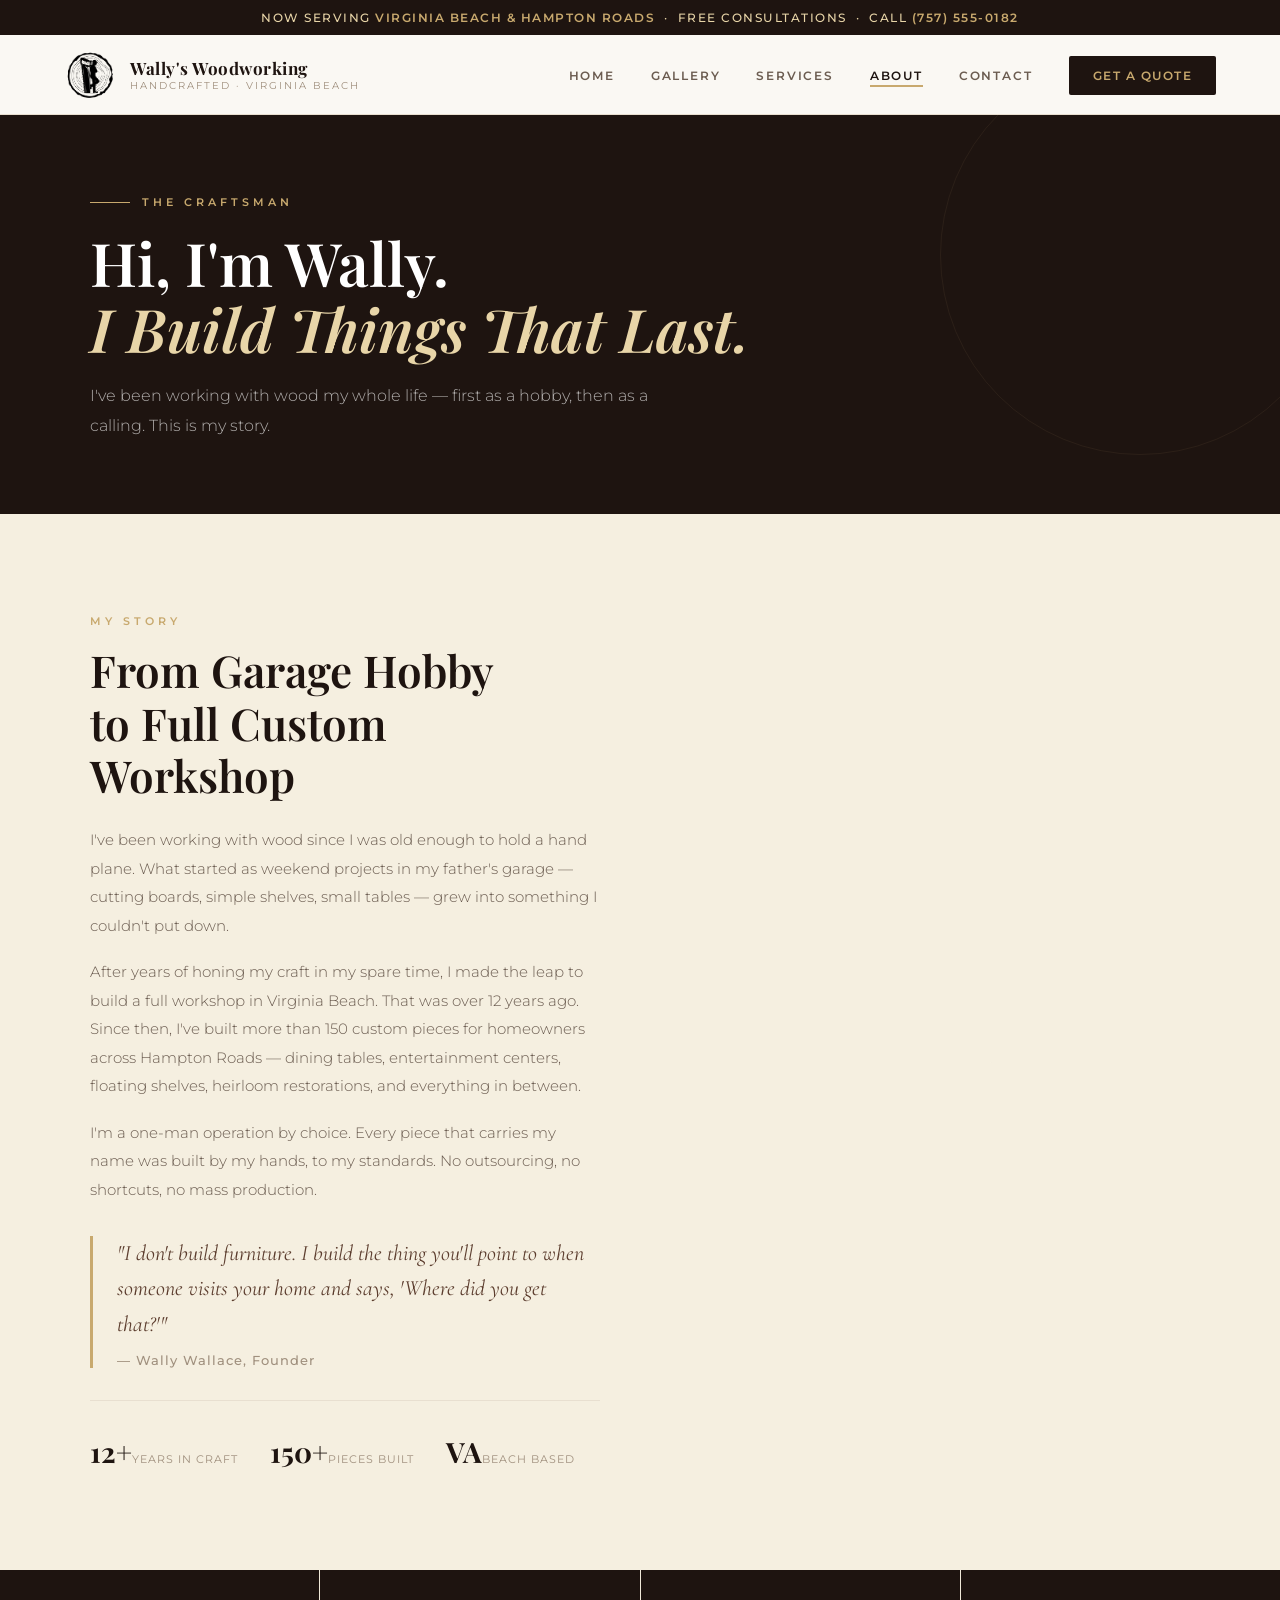
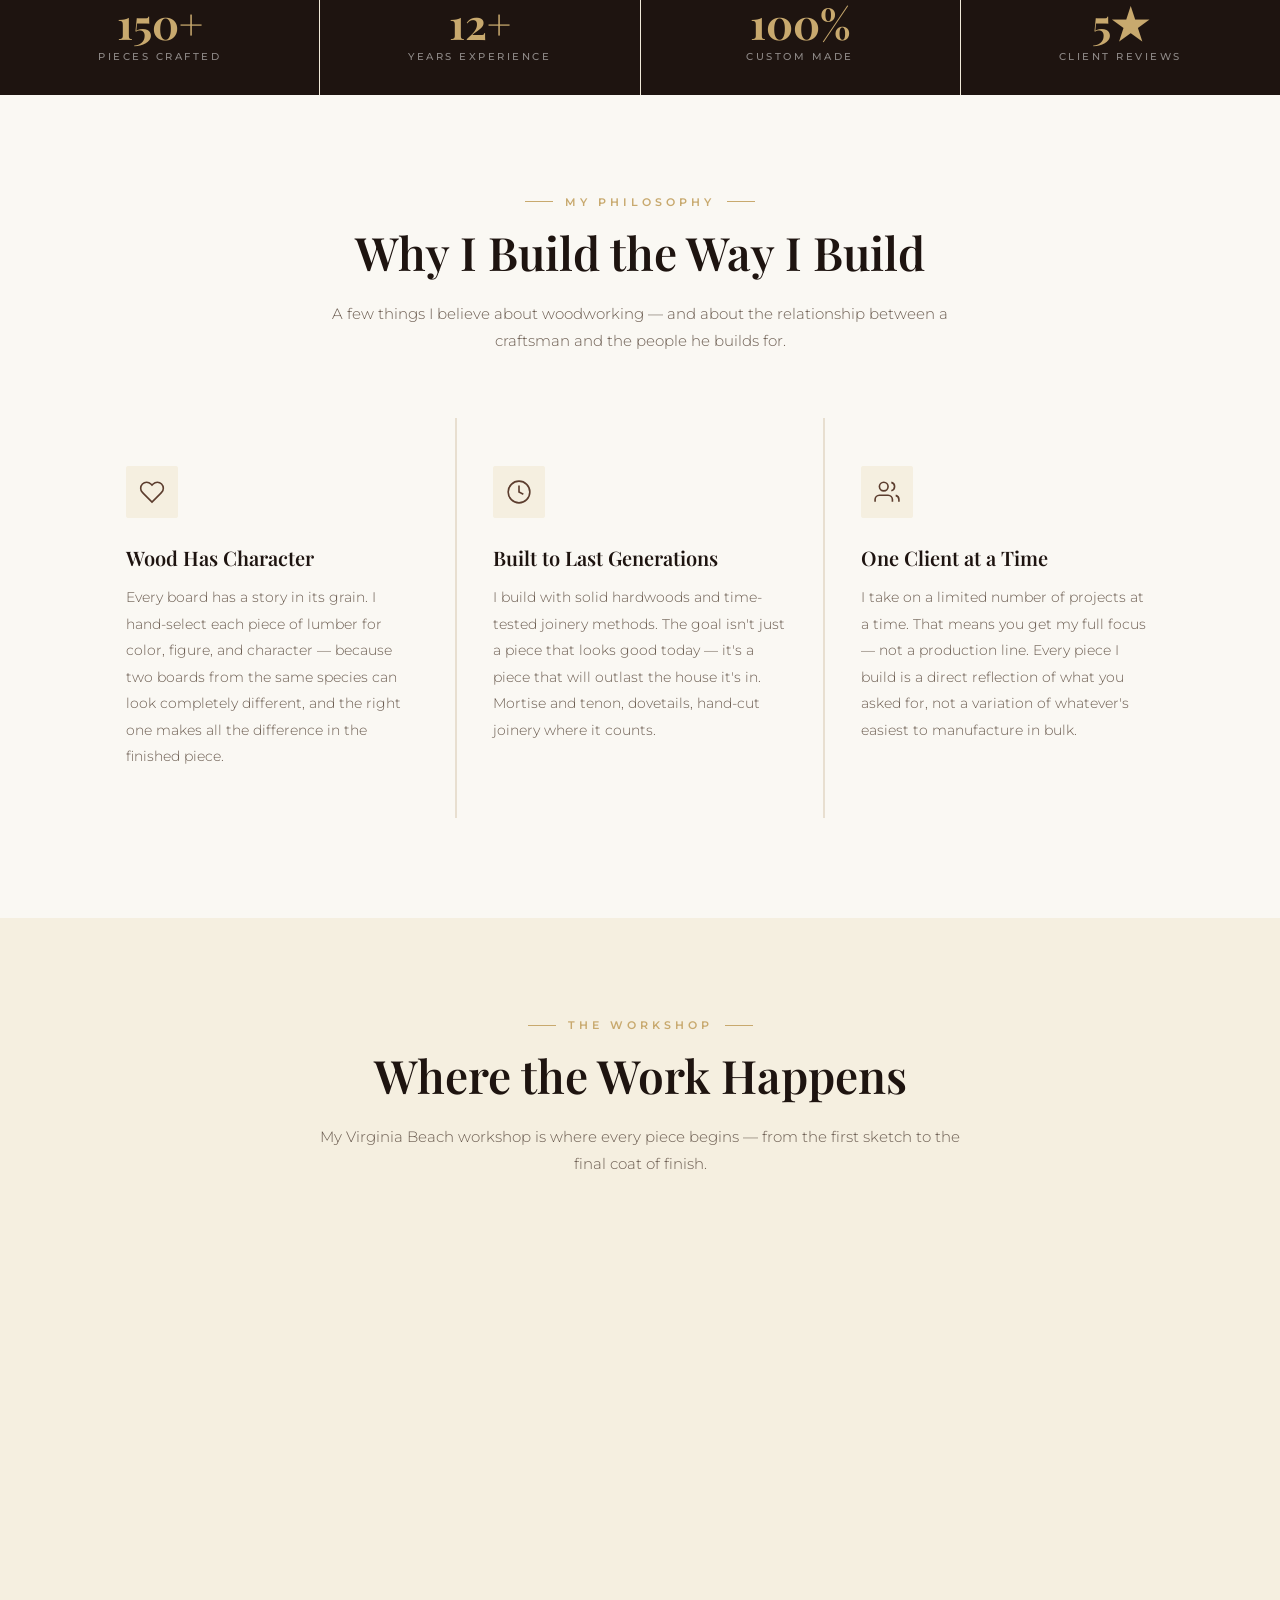
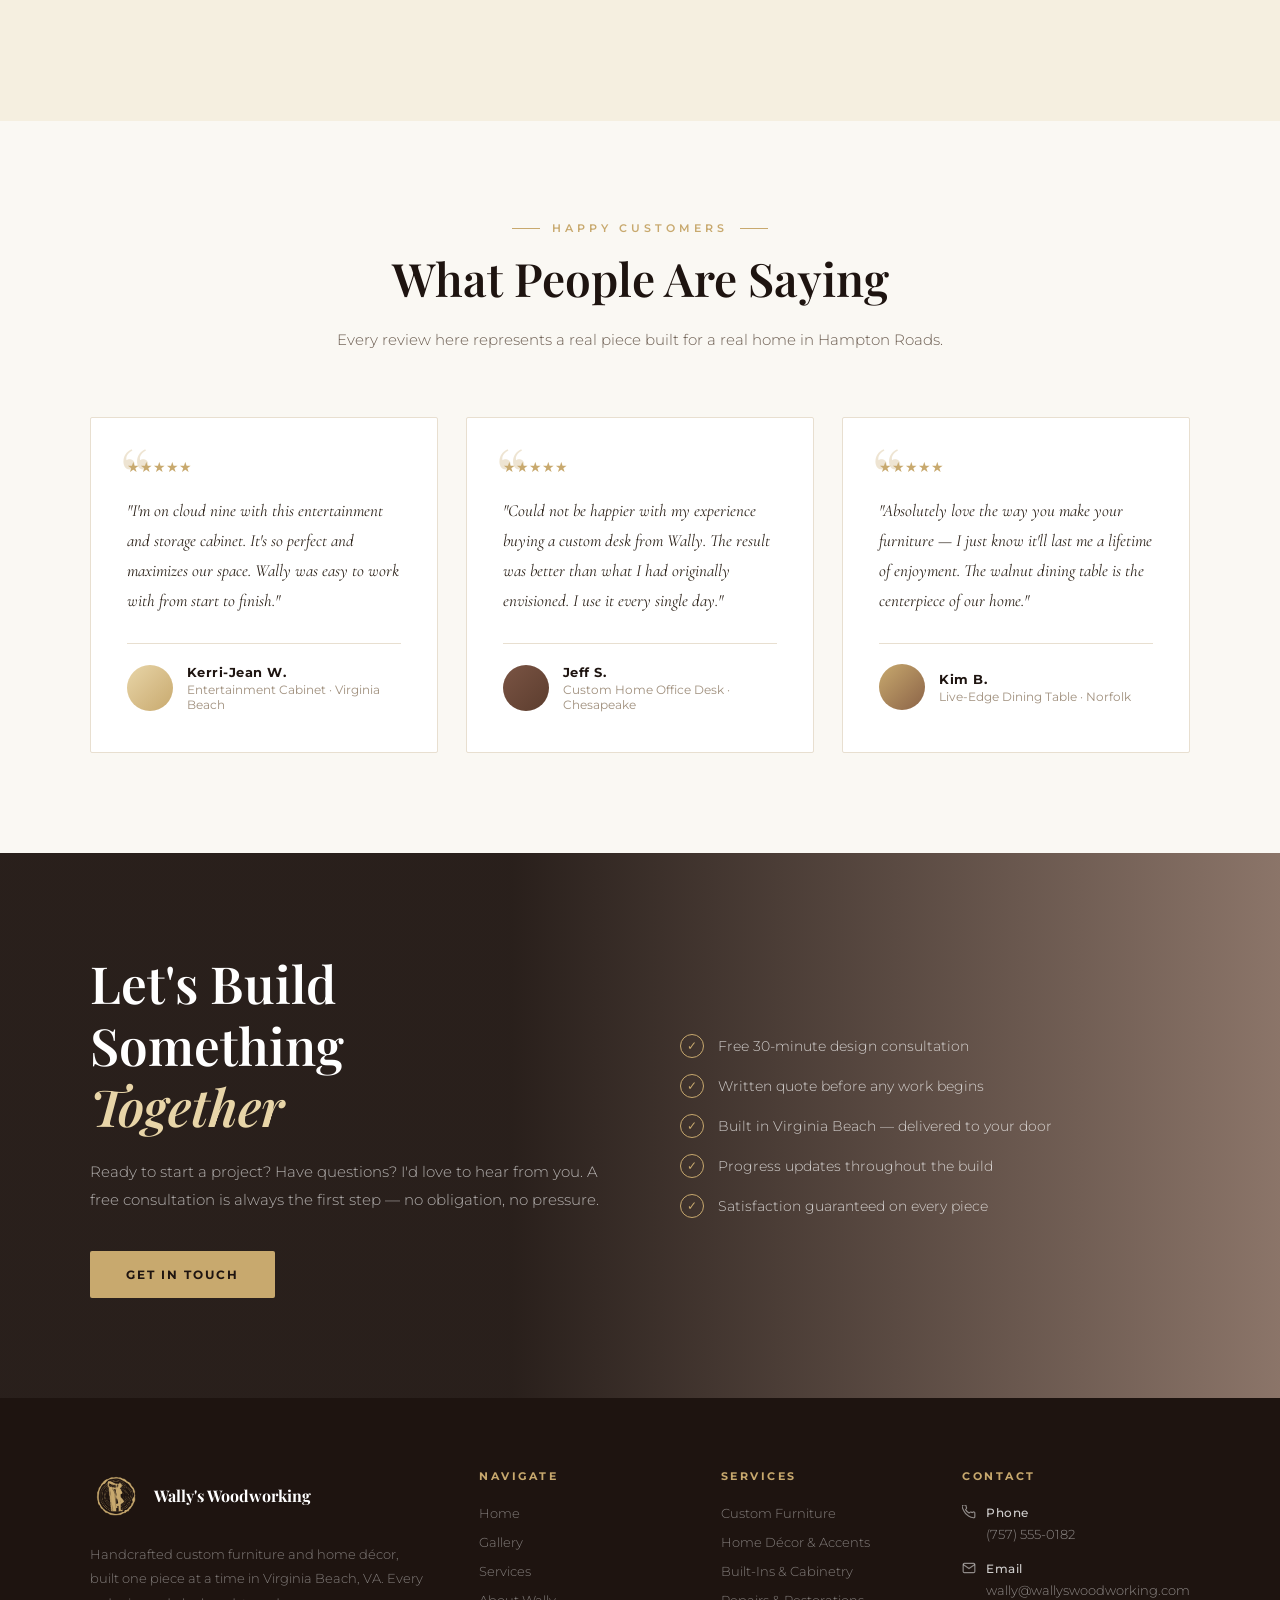
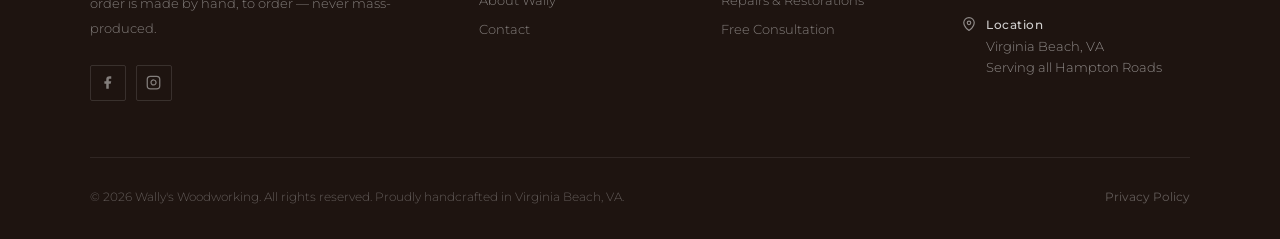
==== commit 5a408c18: "Add new gallery photos" ====
--- a/about.html
+++ b/about.html
@@ -33,11 +33,7 @@
 <nav id="nav">
   <a href="index.html" class="nav-logo" aria-label="Wally's Woodworking Home">
     <div class="nav-logo-icon">
-      <svg viewBox="0 0 32 32" xmlns="http://www.w3.org/2000/svg" aria-hidden="true">
-        <circle cx="16" cy="16" r="13" stroke="#C8A96E" stroke-width="1.5" fill="none"/>
-        <path d="M16 7 L16 25 M9 13 L23 13 M9 19 L23 19" stroke="#C8A96E" stroke-width="1.5" fill="none"/>
-        <rect x="11" y="14.5" width="10" height="3" fill="#C8A96E" rx="0.5"/>
-      </svg>
+      <img src="images/logo/logo_brand_black.png" alt="Wally's Woodworking" style="width:52px;height:52px;object-fit:contain;display:block;">
     </div>
     <div class="nav-logo-text">
       <span class="brand">Wally's Woodworking</span>
@@ -226,11 +222,7 @@
     <div class="footer-brand">
       <div class="logo-wrap">
         <div class="logo-icon">
-          <svg viewBox="0 0 32 32" aria-hidden="true">
-            <circle cx="16" cy="16" r="13" stroke="#C8A96E" stroke-width="1.5" fill="none"/>
-            <path d="M16 7 L16 25 M9 13 L23 13 M9 19 L23 19" stroke="#C8A96E" stroke-width="1.5" fill="none"/>
-            <rect x="11" y="14.5" width="10" height="3" fill="#C8A96E" rx="0.5"/>
-          </svg>
+          <img src="images/logo/logo_brand_gold.png" alt="Wally's Woodworking" style="width:44px;height:44px;object-fit:contain;display:block;">
         </div>
         <span class="brand-name">Wally's Woodworking</span>
       </div>
--- a/css/styles.css
+++ b/css/styles.css
@@ -62,13 +62,10 @@
 .nav-logo { display: flex; align-items: center; gap: 14px; }
 
 .nav-logo-icon {
-  width: 48px; height: 48px;
-  background: var(--dark);
-  border-radius: 50%;
+  width: 52px; height: 52px;
   display: flex; align-items: center; justify-content: center;
   flex-shrink: 0;
 }
-.nav-logo-icon svg { width: 28px; height: 28px; }
 .nav-logo-text .brand { font-family: 'Playfair Display', serif; font-size: 17px; font-weight: 700; color: var(--dark); letter-spacing: 0.5px; display: block; }
 .nav-logo-text .tagline { font-size: 10px; color: var(--text-light); letter-spacing: 2px; text-transform: uppercase; display: block; }
 
@@ -457,7 +454,7 @@
 footer { background: var(--dark); padding: 72px 7% 32px; }
 .footer-main { display: grid; grid-template-columns: 1.8fr 1fr 1fr 1.2fr; gap: 56px; padding-bottom: 56px; border-bottom: 1px solid rgba(255,255,255,0.08); }
 .footer-brand .logo-wrap { display: flex; align-items: center; gap: 12px; margin-bottom: 20px; }
-.footer-brand .logo-icon { width: 44px; height: 44px; background: rgba(200,169,110,0.12); border-radius: 50%; display: flex; align-items: center; justify-content: center; border: 1px solid rgba(200,169,110,0.3); }
+.footer-brand .logo-icon { width: 52px; height: 52px; display: flex; align-items: center; justify-content: center; }
 .footer-brand .brand-name { font-family: 'Playfair Display', serif; font-size: 16px; font-weight: 700; color: #fff; }
 .footer-brand p { font-size: 13px; color: rgba(255,255,255,0.45); font-weight: 300; line-height: 1.9; margin-bottom: 24px; }
 .footer-social { display: flex; gap: 10px; }
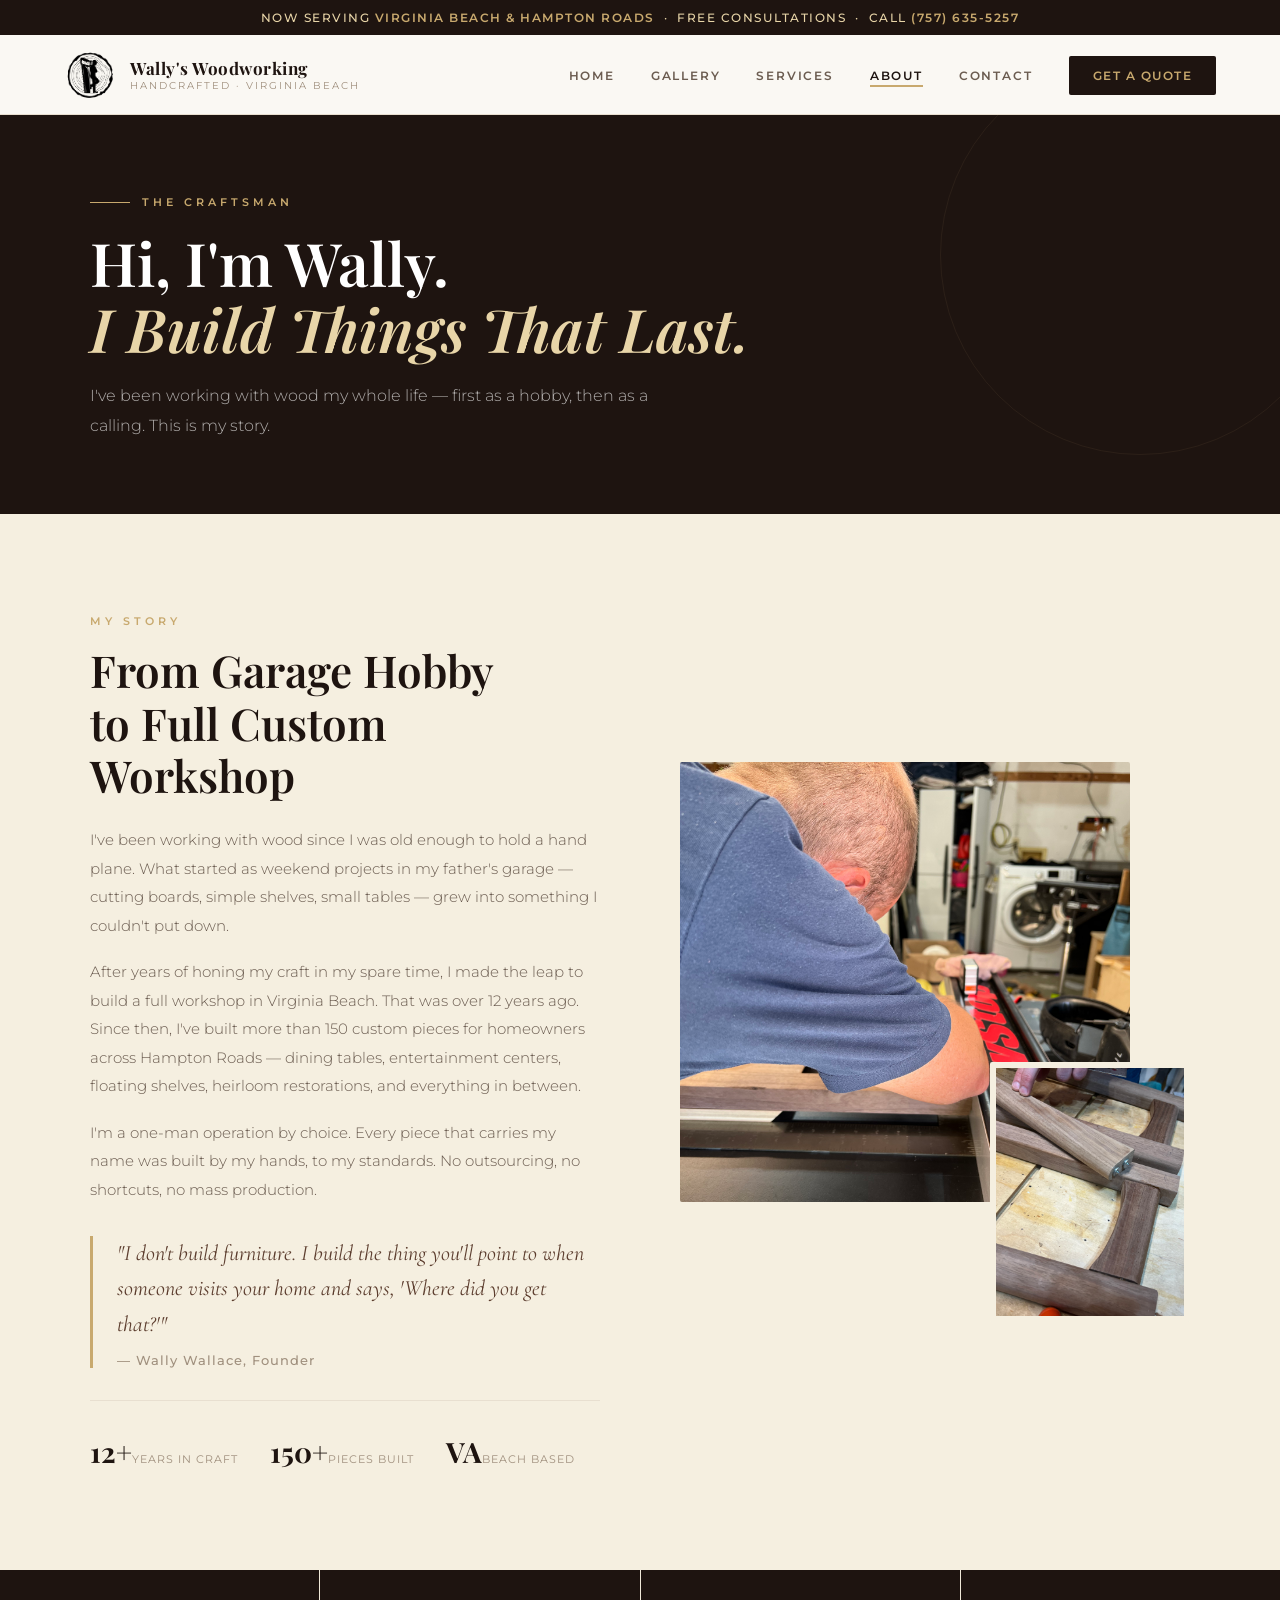
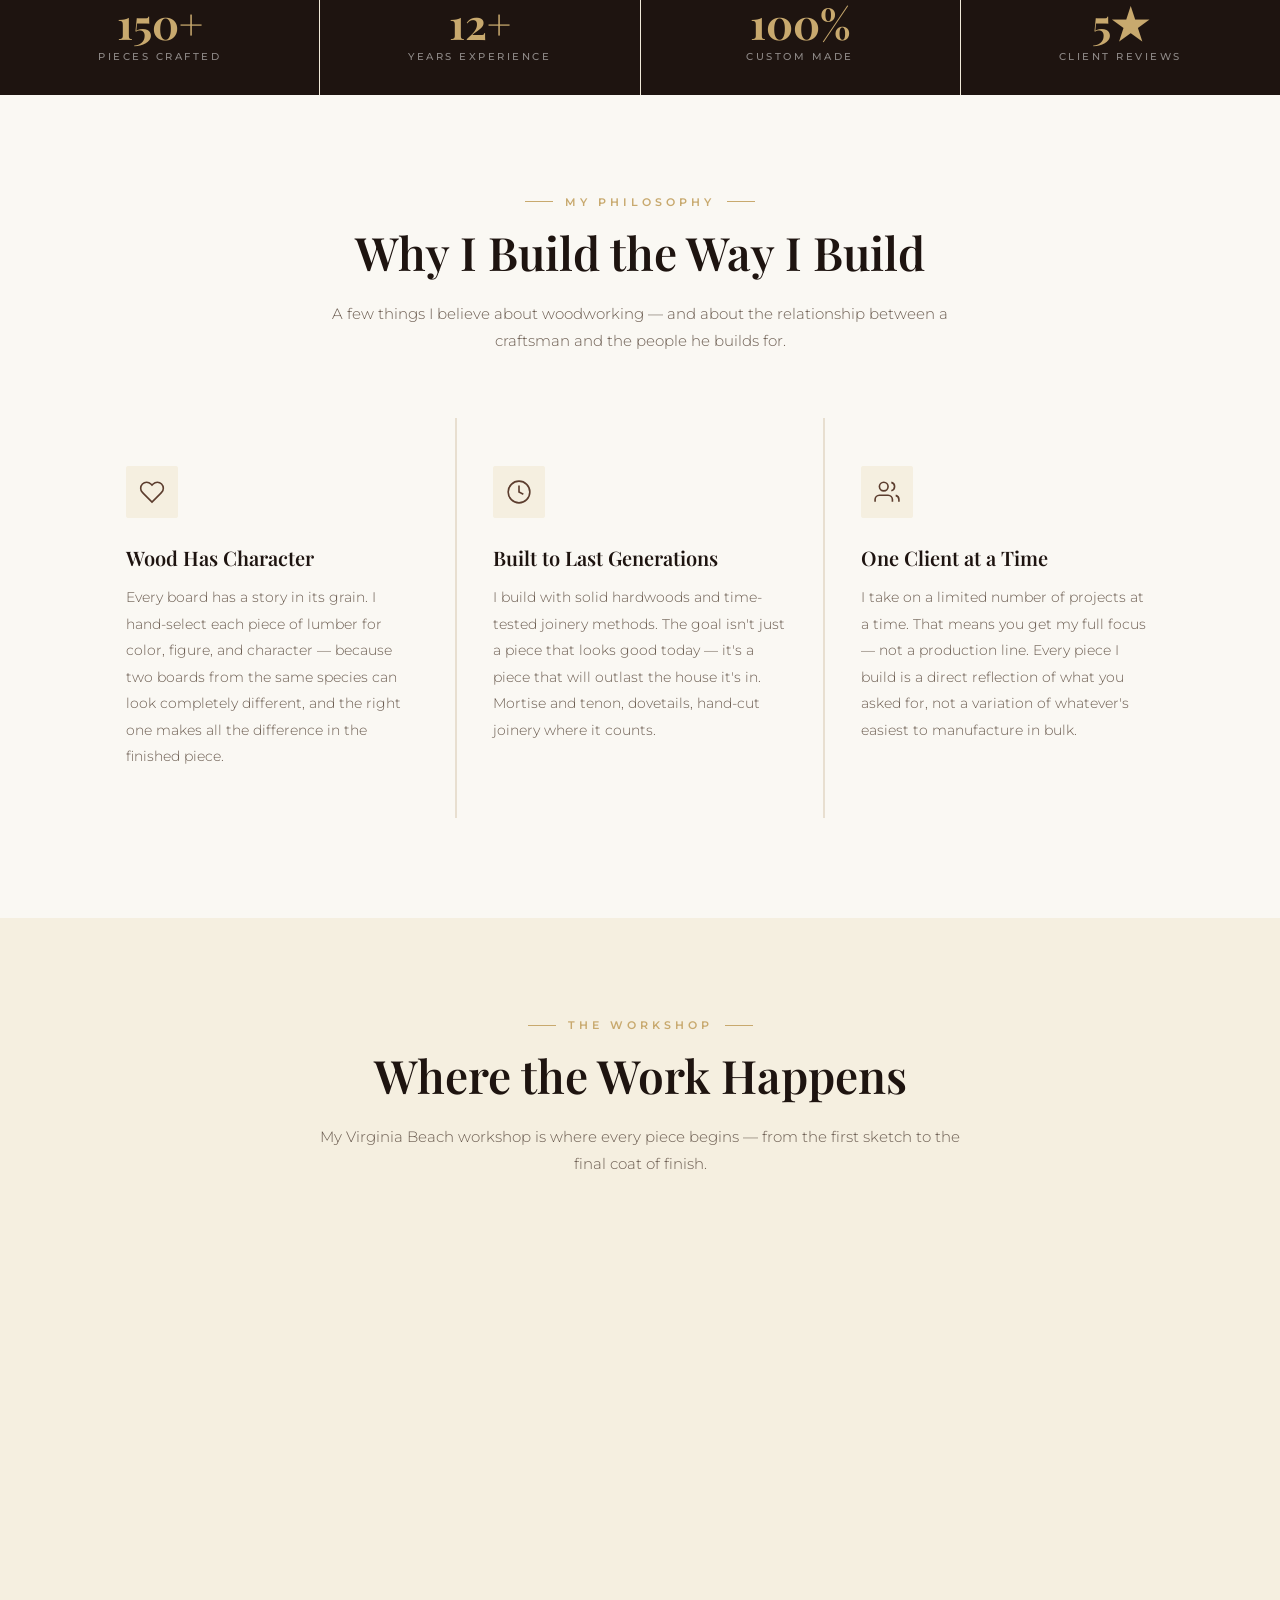
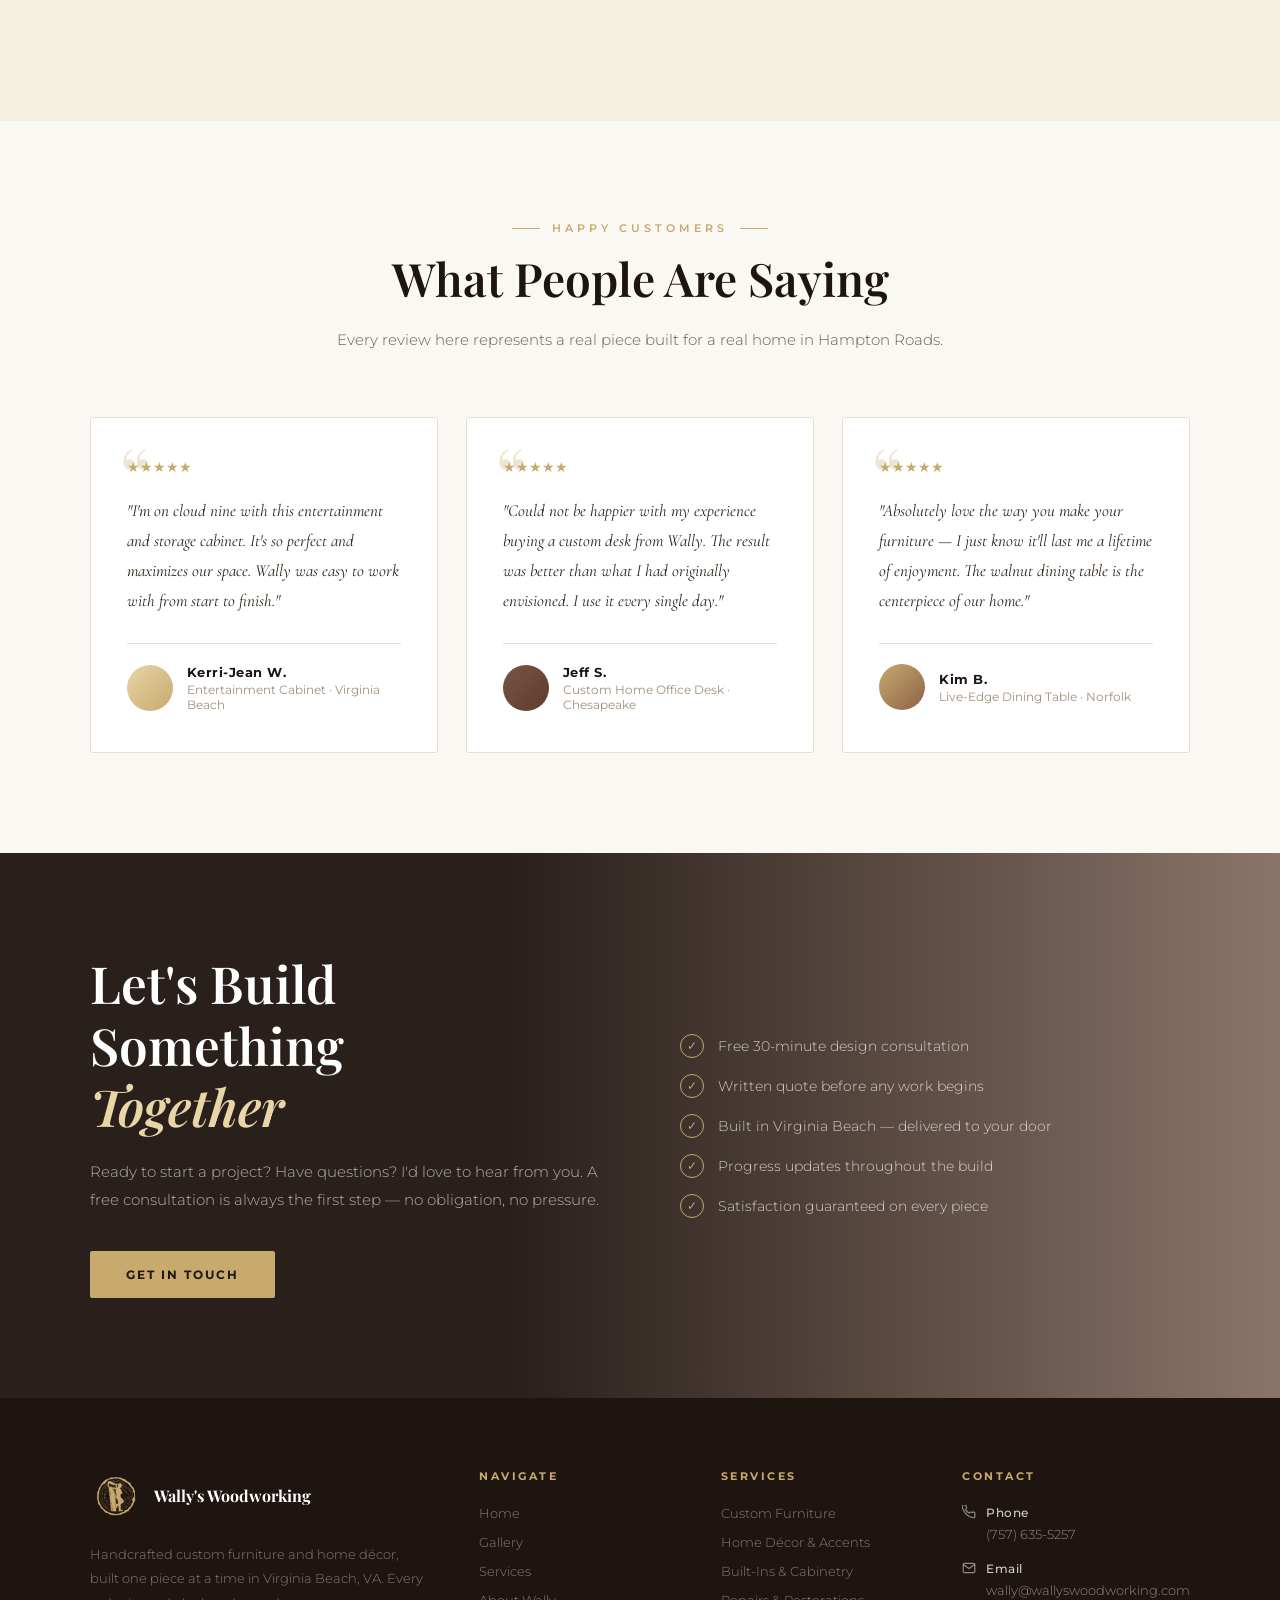
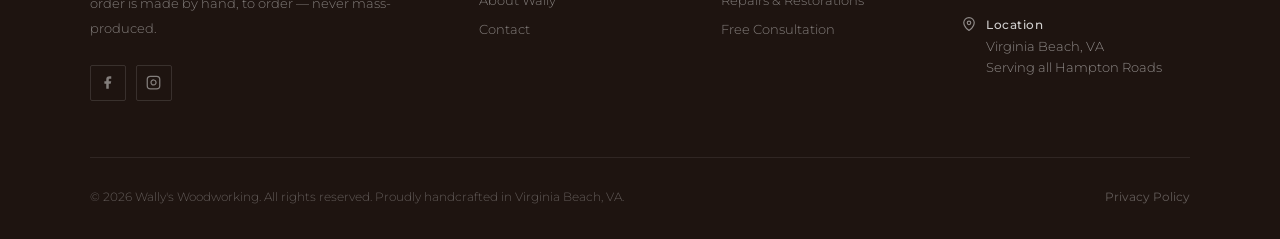
==== commit 0bf8db02: "Add real photos, fix phone number, update homepage links and stats" ====
--- a/about.html
+++ b/about.html
@@ -26,7 +26,7 @@
 
 <!-- ANNOUNCEMENT BAR -->
 <div class="announce-bar">
-  Now serving <a href="contact.html">Virginia Beach &amp; Hampton Roads</a> &nbsp;·&nbsp; Free consultations &nbsp;·&nbsp; Call <a href="tel:+17575550182">(757) 555-0182</a>
+  Now serving <a href="contact.html">Virginia Beach &amp; Hampton Roads</a> &nbsp;·&nbsp; Free consultations &nbsp;·&nbsp; Call <a href="tel:+17576355257">(757) 635-5257</a>
 </div>
 
 <!-- NAVIGATION -->
@@ -254,7 +254,7 @@
     </div>
     <div class="footer-col footer-contact">
       <h4>Contact</h4>
-      <p><svg width="14" height="14" viewBox="0 0 24 24" fill="none" stroke="currentColor" stroke-width="2" style="flex-shrink:0;margin-top:2px" aria-hidden="true"><path d="M22 16.92v3a2 2 0 01-2.18 2 19.79 19.79 0 01-8.63-3.07A19.5 19.5 0 013.07 9.81 19.79 19.79 0 01.02 1.18 2 2 0 012 0h3a2 2 0 012 1.72 12.84 12.84 0 00.7 2.81 2 2 0 01-.45 2.11L6.09 7.91a16 16 0 006 6l1.27-1.27a2 2 0 012.11-.45 12.84 12.84 0 002.81.7A2 2 0 0122 14v2.92z"/></svg><span><strong>Phone</strong><a href="tel:+17575550182">(757) 555-0182</a></span></p>
+      <p><svg width="14" height="14" viewBox="0 0 24 24" fill="none" stroke="currentColor" stroke-width="2" style="flex-shrink:0;margin-top:2px" aria-hidden="true"><path d="M22 16.92v3a2 2 0 01-2.18 2 19.79 19.79 0 01-8.63-3.07A19.5 19.5 0 013.07 9.81 19.79 19.79 0 01.02 1.18 2 2 0 012 0h3a2 2 0 012 1.72 12.84 12.84 0 00.7 2.81 2 2 0 01-.45 2.11L6.09 7.91a16 16 0 006 6l1.27-1.27a2 2 0 012.11-.45 12.84 12.84 0 002.81.7A2 2 0 0122 14v2.92z"/></svg><span><strong>Phone</strong><a href="tel:+17576355257">(757) 635-5257</a></span></p>
       <p><svg width="14" height="14" viewBox="0 0 24 24" fill="none" stroke="currentColor" stroke-width="2" style="flex-shrink:0;margin-top:2px" aria-hidden="true"><path d="M4 4h16c1.1 0 2 .9 2 2v12c0 1.1-.9 2-2 2H4c-1.1 0-2-.9-2-2V6c0-1.1.9-2 2-2z"/><polyline points="22,6 12,13 2,6"/></svg><span><strong>Email</strong><a href="mailto:wally@wallyswoodworking.com">wally@wallyswoodworking.com</a></span></p>
       <p><svg width="14" height="14" viewBox="0 0 24 24" fill="none" stroke="currentColor" stroke-width="2" style="flex-shrink:0;margin-top:2px" aria-hidden="true"><path d="M21 10c0 7-9 13-9 13s-9-6-9-13a9 9 0 0118 0z"/><circle cx="12" cy="10" r="3"/></svg><span><strong>Location</strong>Virginia Beach, VA<br>Serving all Hampton Roads</span></p>
     </div>
--- a/css/styles.css
+++ b/css/styles.css
@@ -102,7 +102,7 @@
   position: absolute;
   inset: 0;
   background:
-    linear-gradient(135deg, rgba(30,20,16,0.85) 0%, rgba(92,61,46,0.45) 55%, rgba(30,20,16,0.65) 100%),
+    linear-gradient(to right, rgba(20,12,8,0.92) 0%, rgba(20,12,8,0.72) 38%, rgba(20,12,8,0.18) 75%, rgba(20,12,8,0.05) 100%),
     url('../images/hero/hero-bg.jpg') center/cover no-repeat;
 }
 
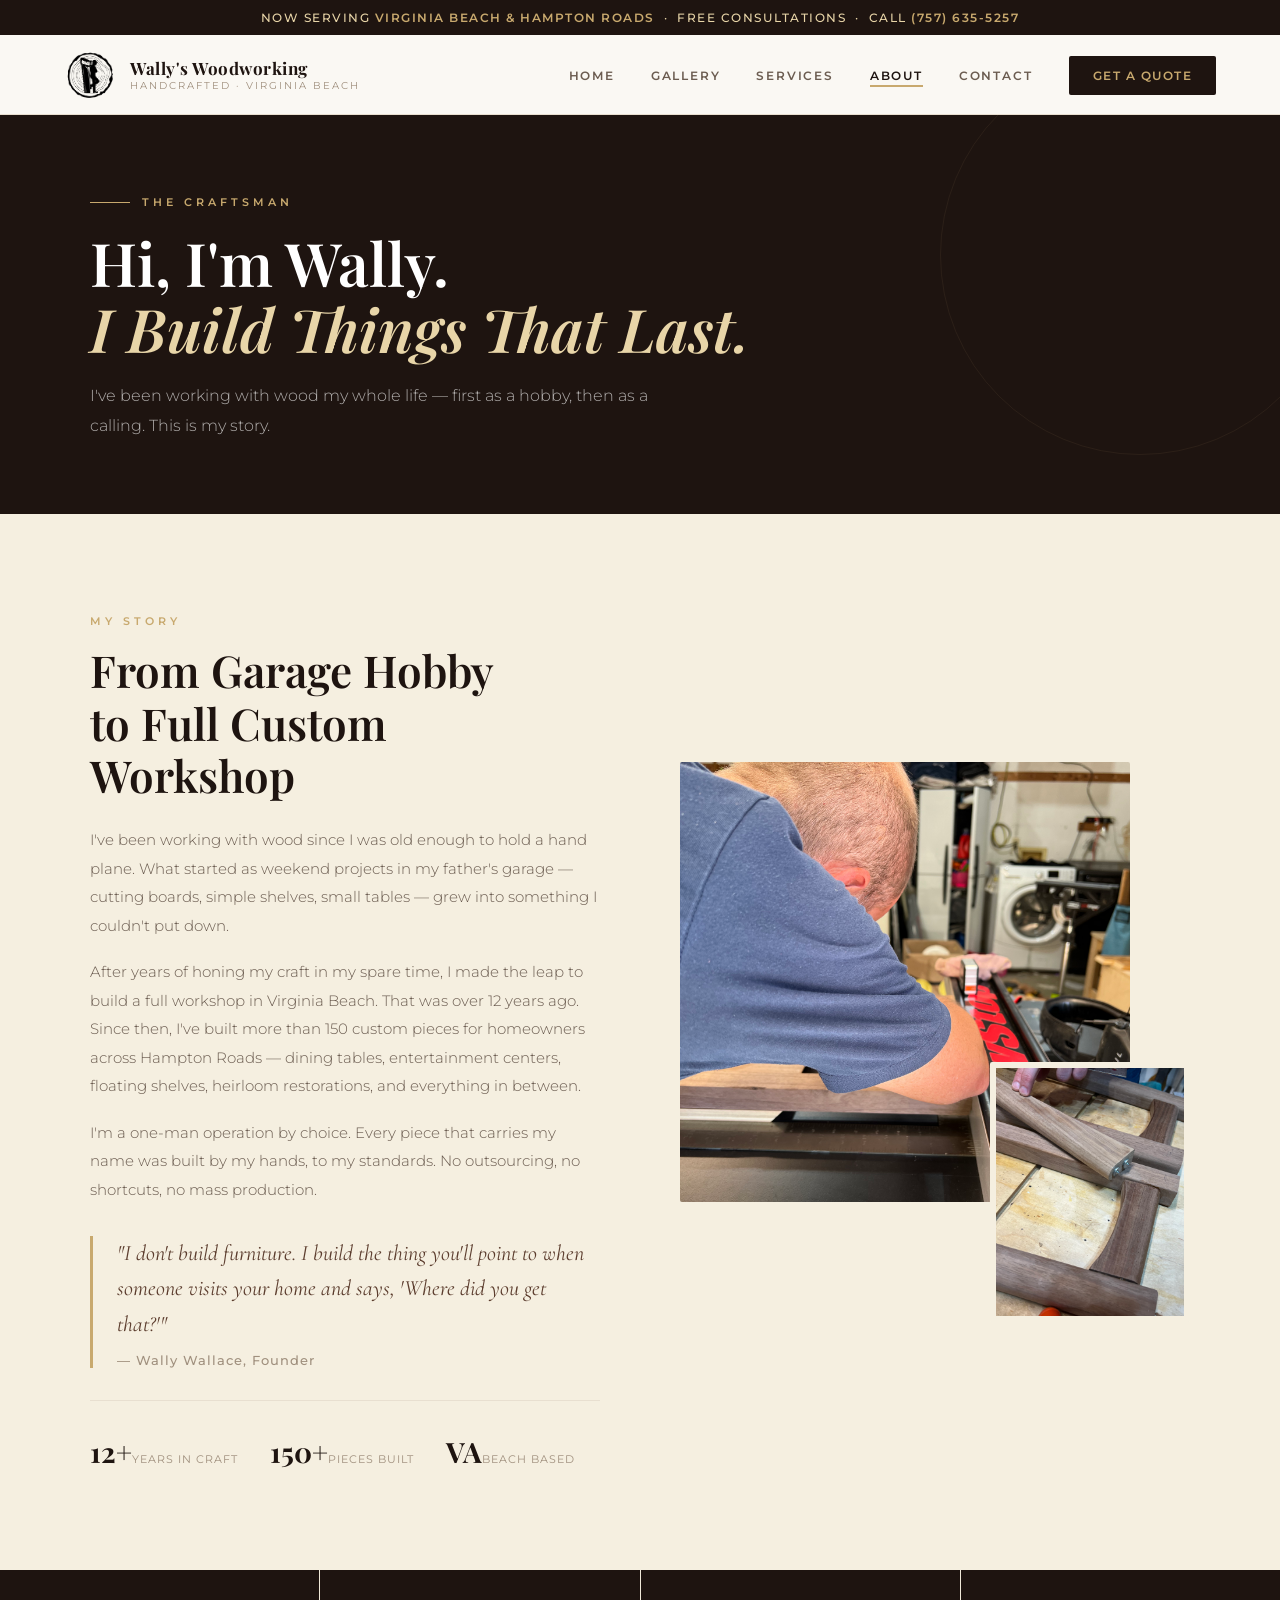
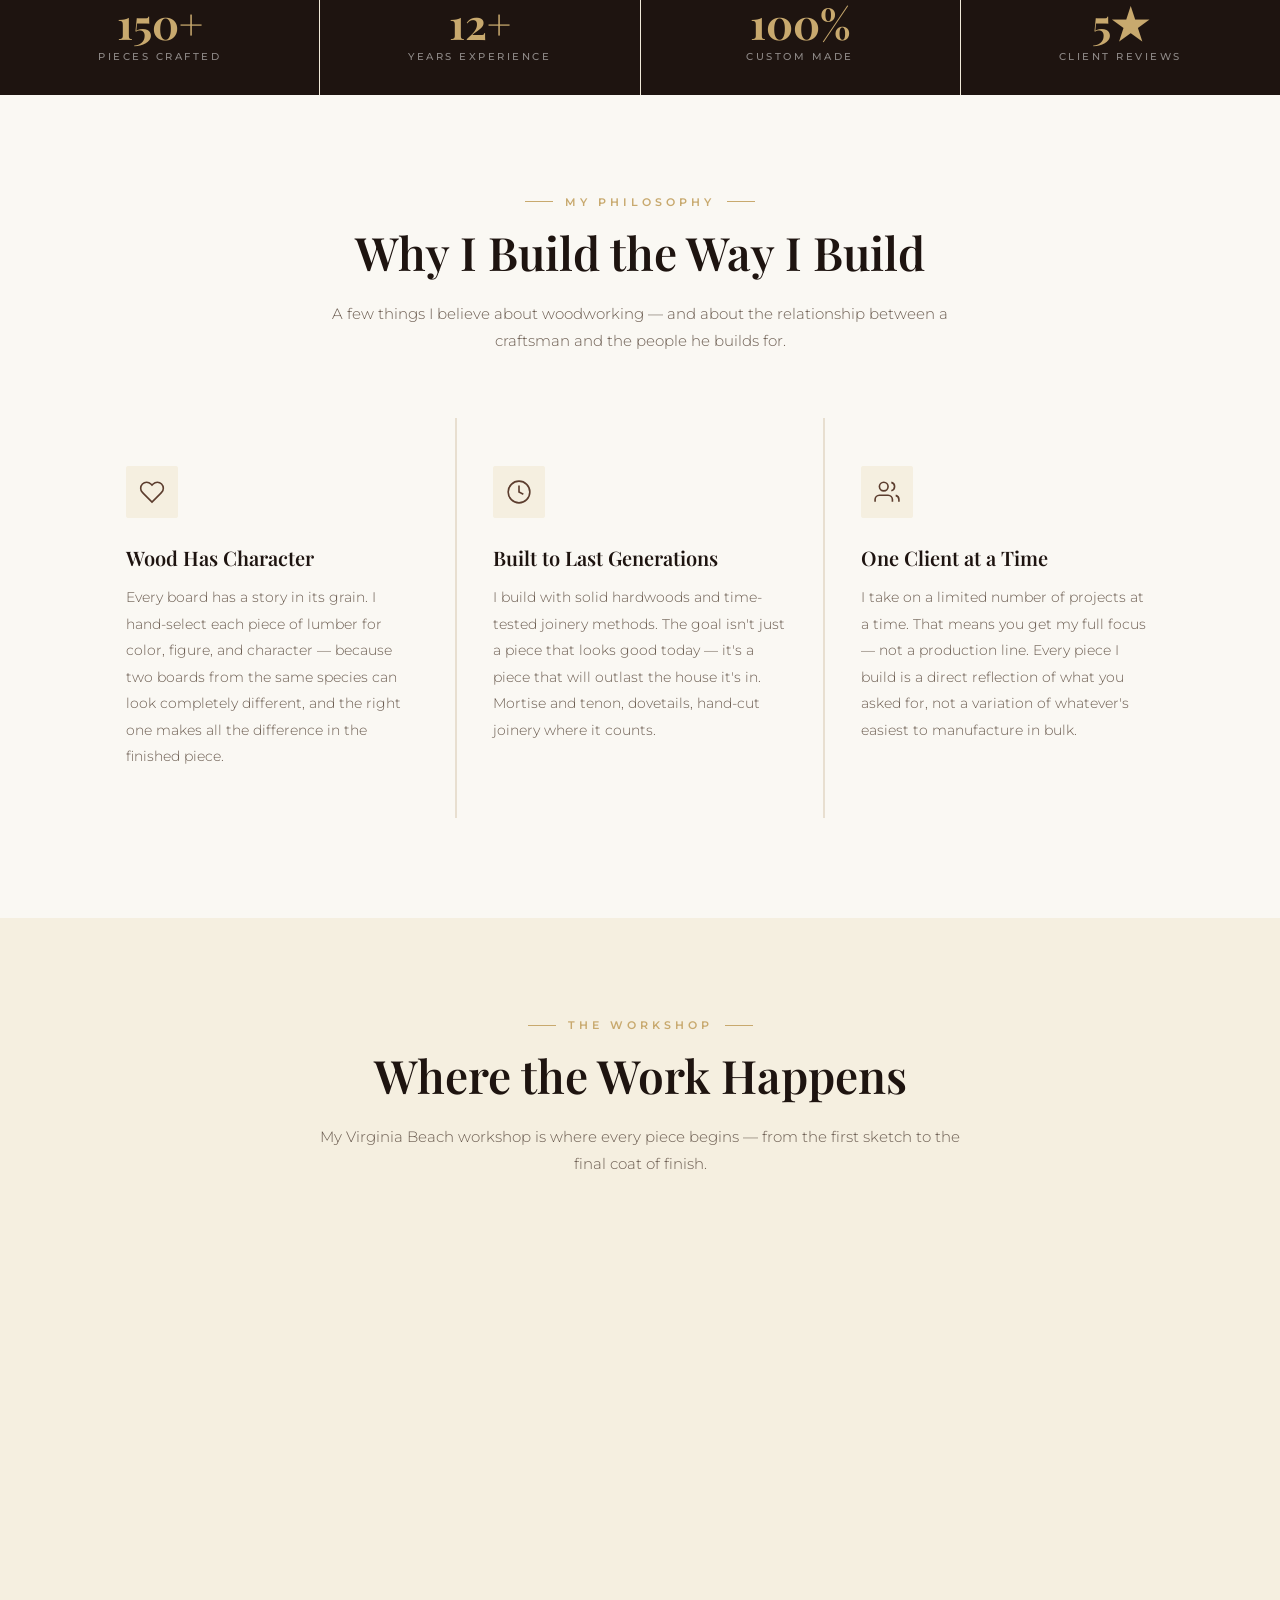
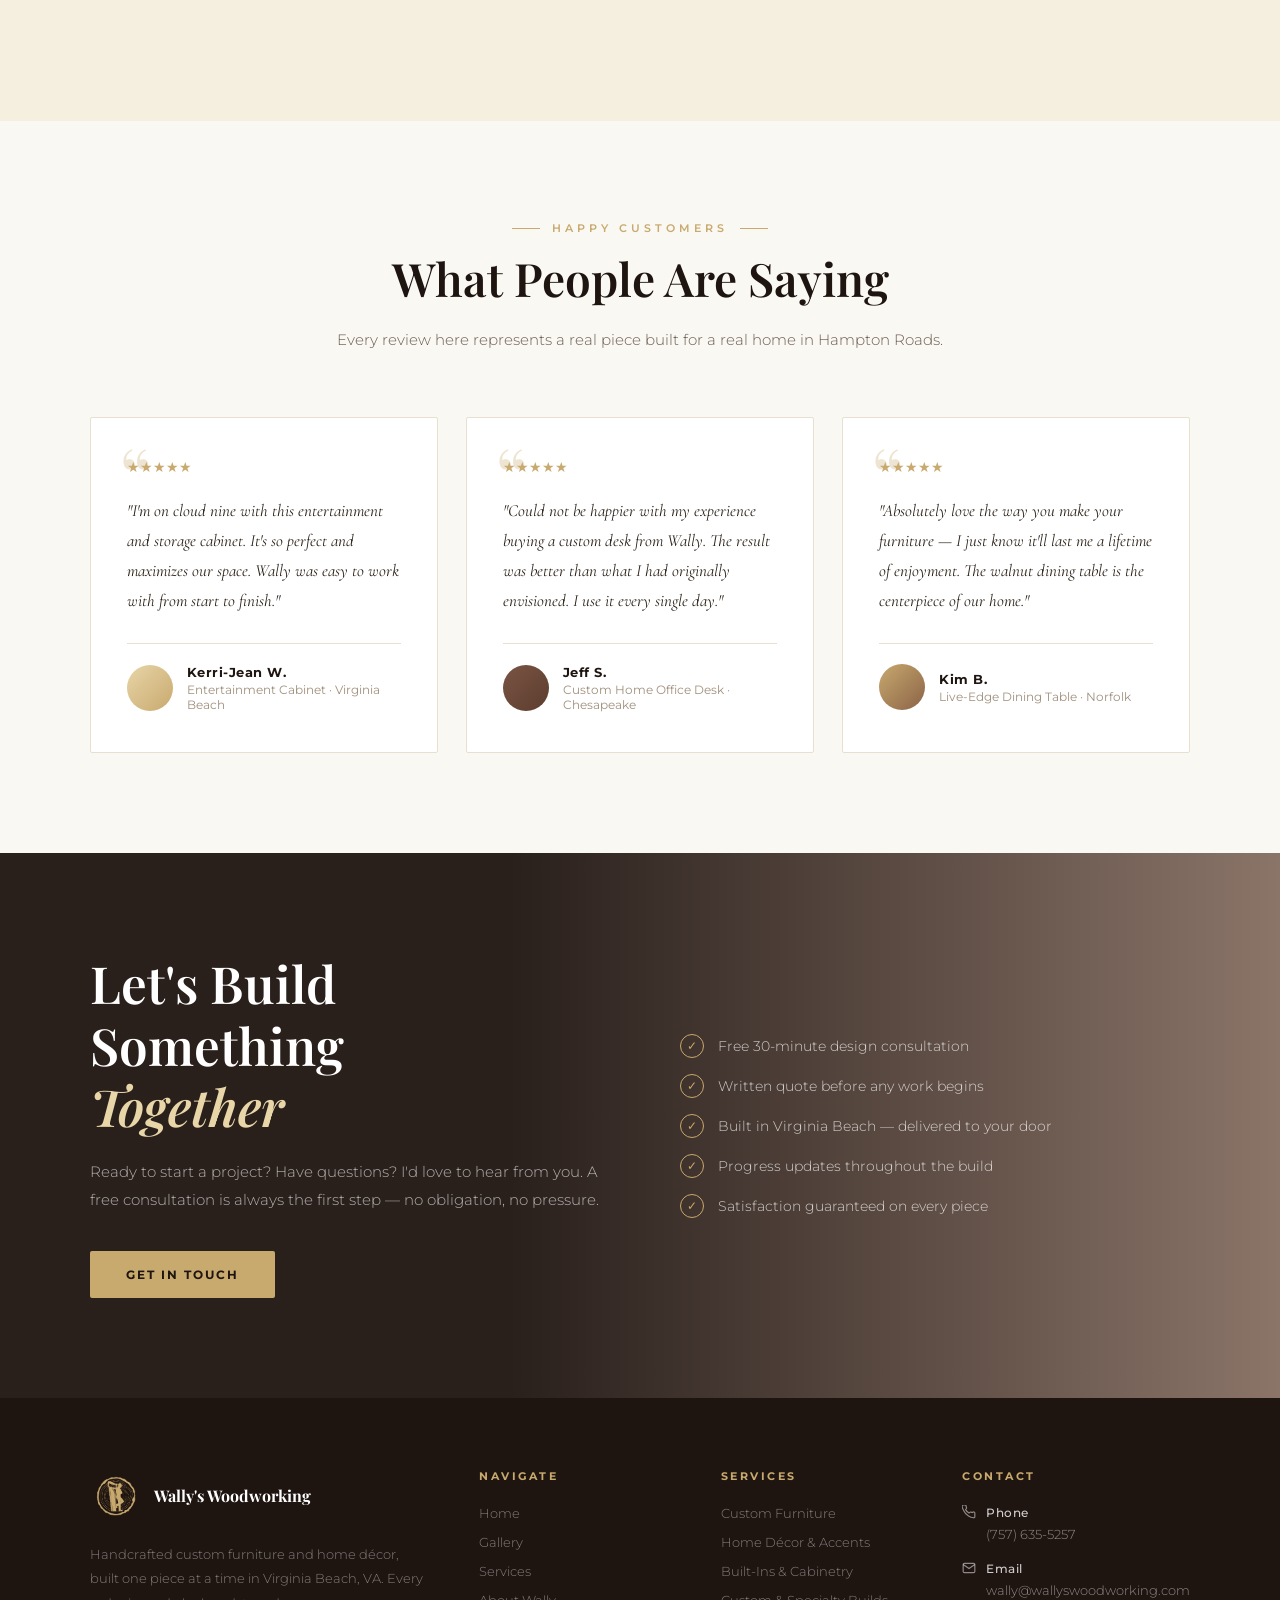
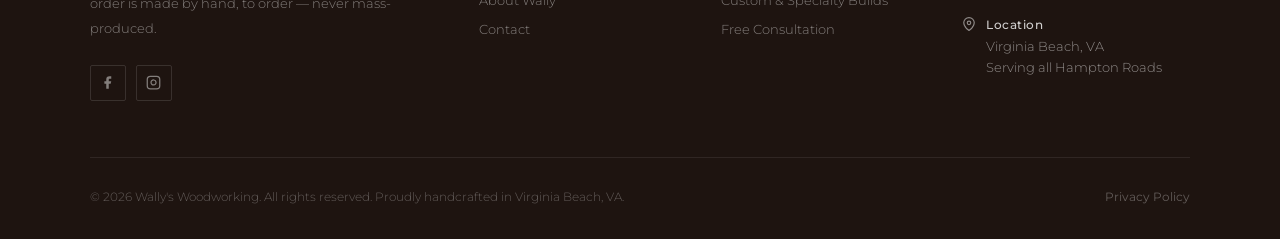
==== commit 0e0fcb9e: "Update gallery labels" ====
--- a/about.html
+++ b/about.html
@@ -248,7 +248,7 @@
         <li><a href="services.html#custom-furniture">Custom Furniture</a></li>
         <li><a href="services.html#home-decor">Home Décor &amp; Accents</a></li>
         <li><a href="services.html#custom-furniture">Built-Ins &amp; Cabinetry</a></li>
-        <li><a href="services.html#repairs">Repairs &amp; Restorations</a></li>
+        <li><a href="services.html#specialty">Custom &amp; Specialty Builds</a></li>
         <li><a href="contact.html">Free Consultation</a></li>
       </ul>
     </div>
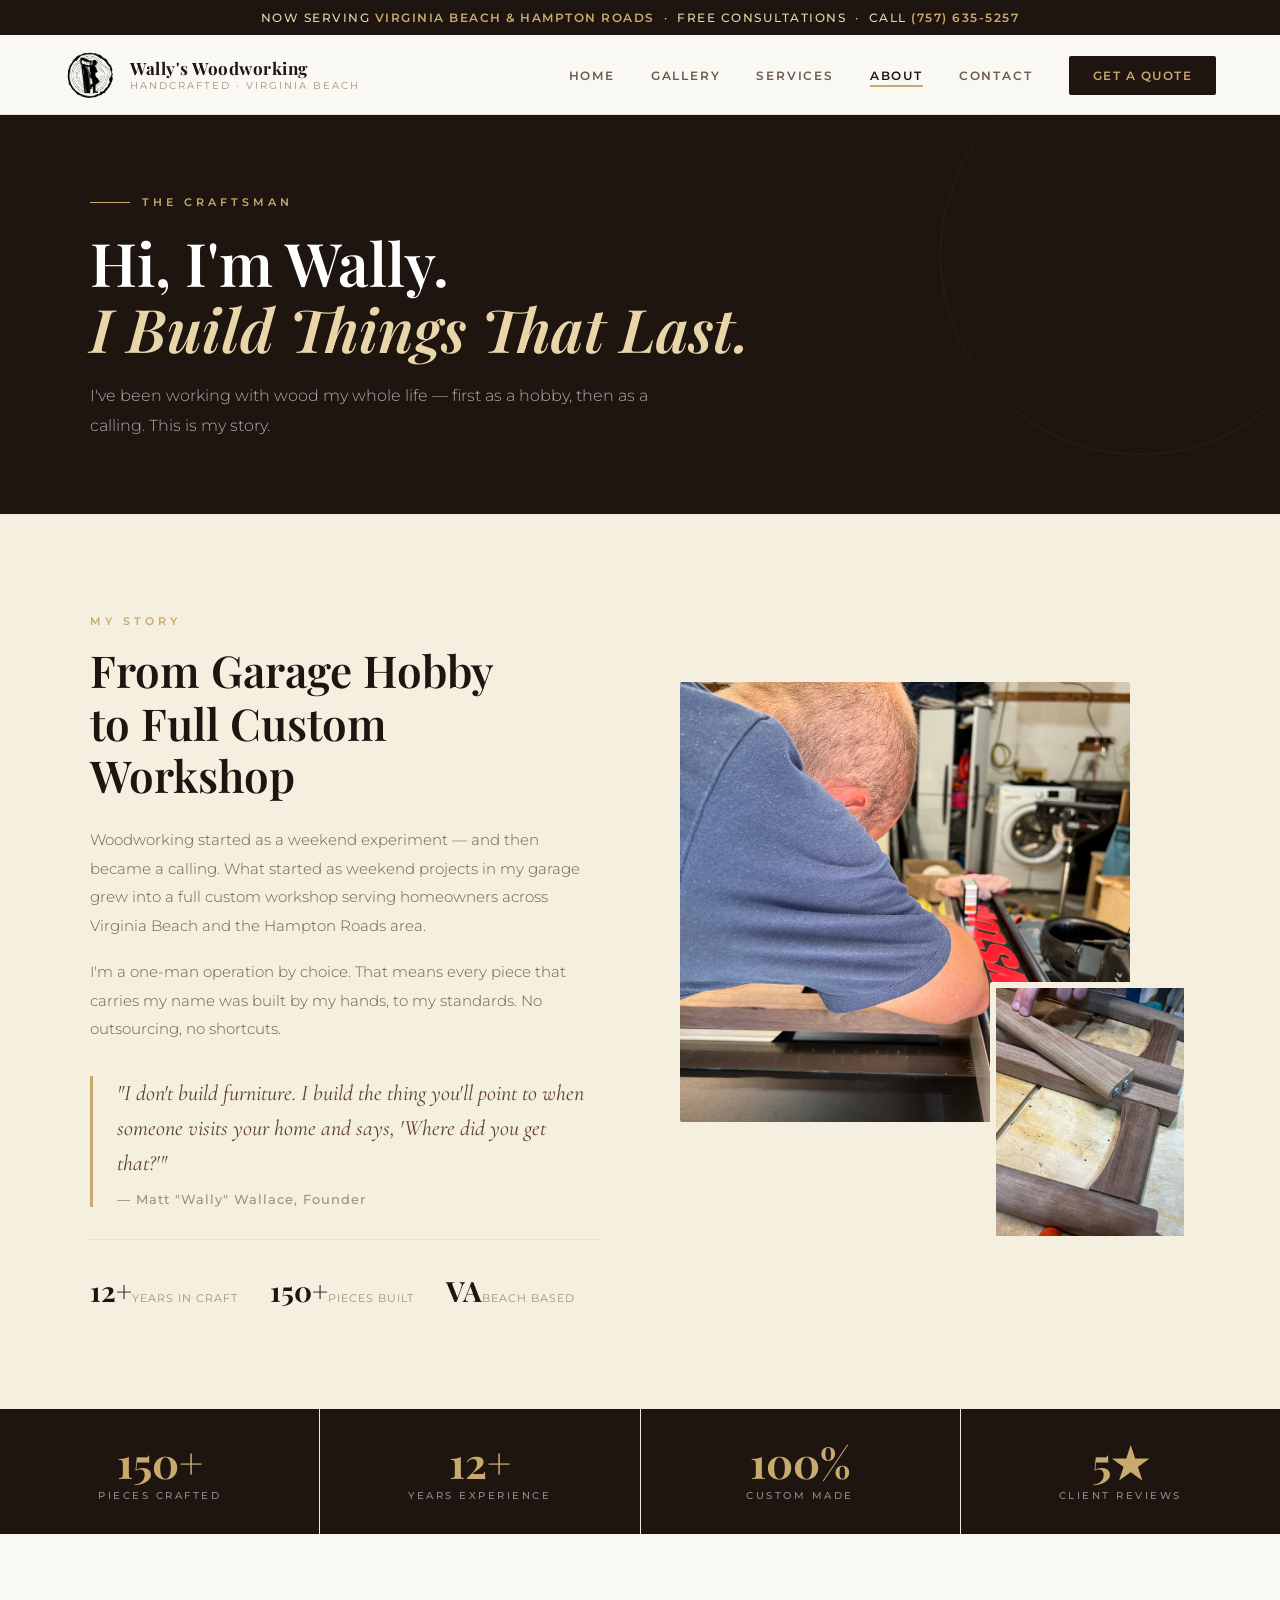
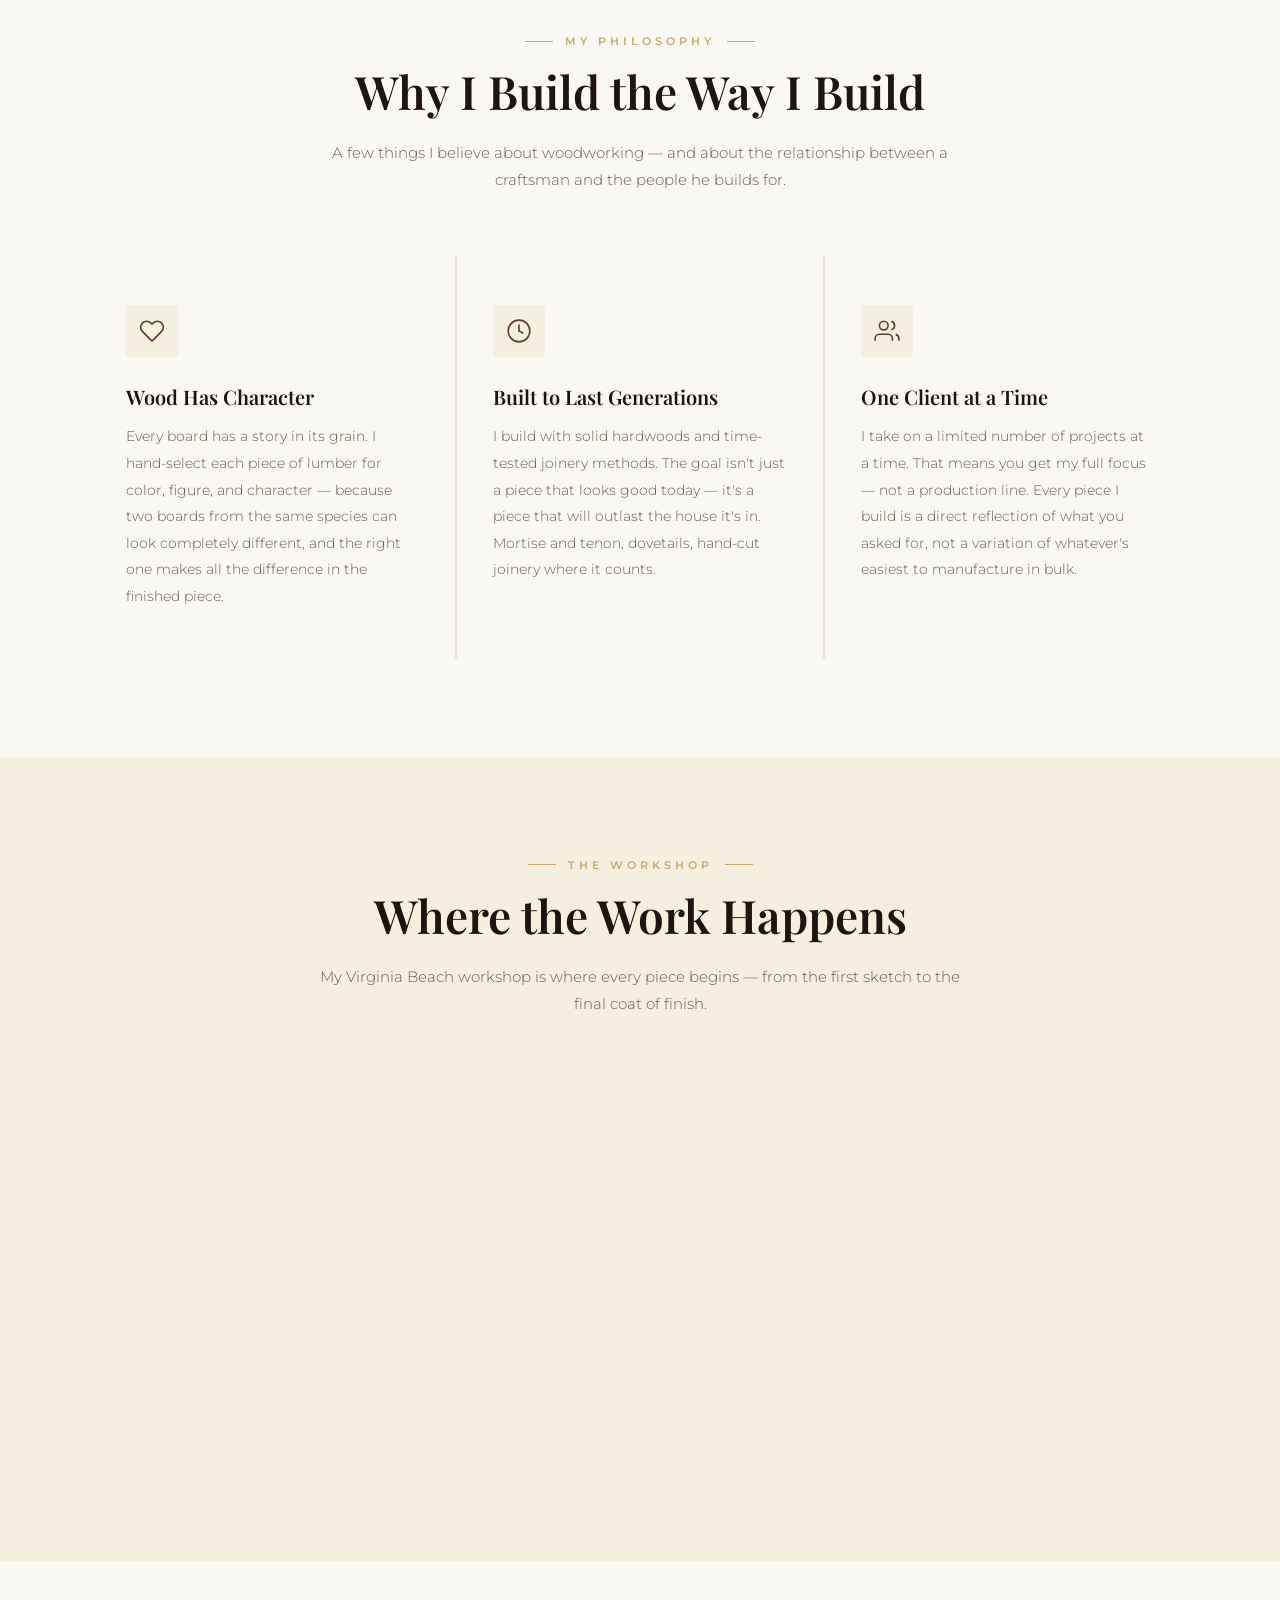
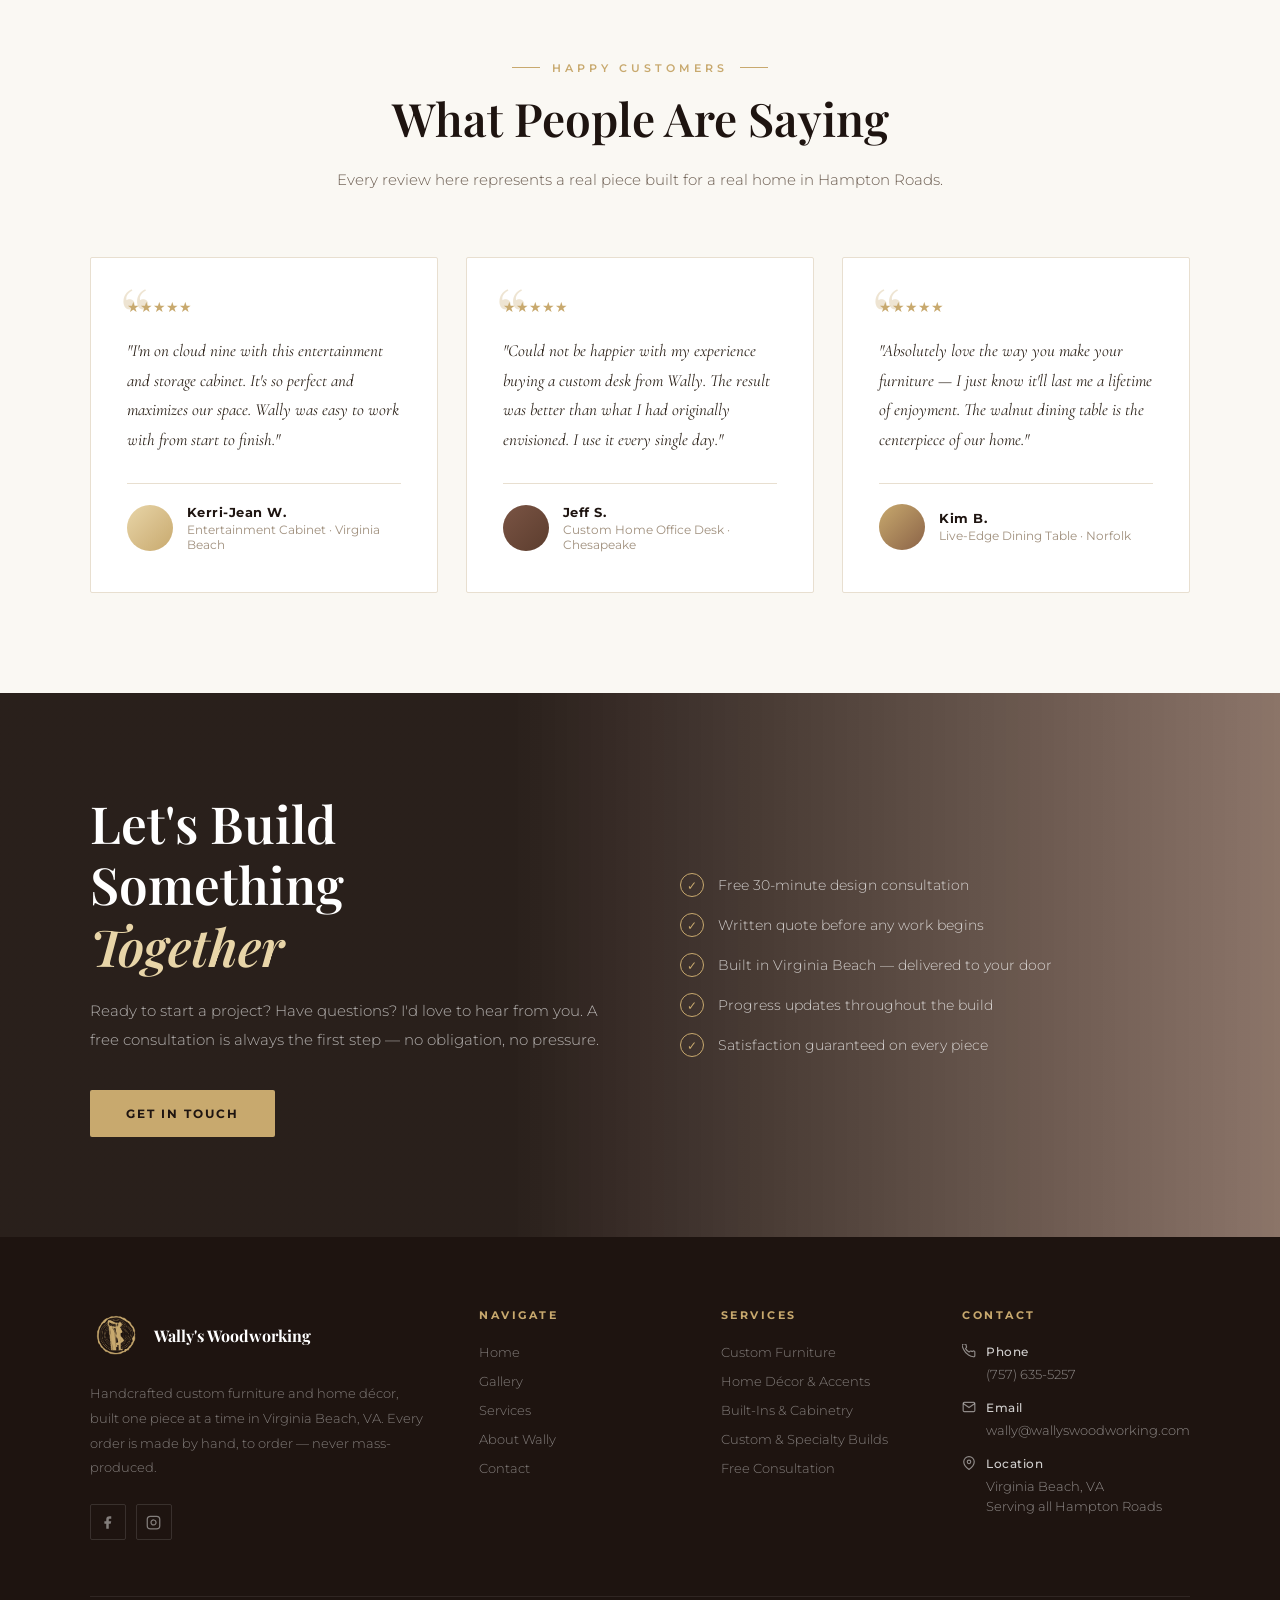
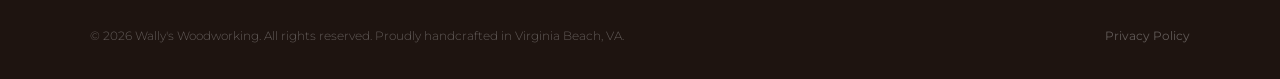
==== commit 0d2dd5db: "Update about page copy" ====
--- a/about.html
+++ b/about.html
@@ -67,12 +67,11 @@
   <div class="about-text">
     <div class="eyebrow">My Story</div>
     <h2>From Garage Hobby<br>to Full Custom Workshop</h2>
-    <p>I've been working with wood since I was old enough to hold a hand plane. What started as weekend projects in my father's garage — cutting boards, simple shelves, small tables — grew into something I couldn't put down.</p>
-    <p>After years of honing my craft in my spare time, I made the leap to build a full workshop in Virginia Beach. That was over 12 years ago. Since then, I've built more than 150 custom pieces for homeowners across Hampton Roads — dining tables, entertainment centers, floating shelves, heirloom restorations, and everything in between.</p>
-    <p>I'm a one-man operation by choice. Every piece that carries my name was built by my hands, to my standards. No outsourcing, no shortcuts, no mass production.</p>
+    <p>Woodworking started as a weekend experiment — and then became a calling. What started as weekend projects in my garage grew into a full custom workshop serving homeowners across Virginia Beach and the Hampton Roads area.</p>
+    <p>I'm a one-man operation by choice. That means every piece that carries my name was built by my hands, to my standards. No outsourcing, no shortcuts.</p>
     <div class="about-quote">
       <blockquote>"I don't build furniture. I build the thing you'll point to when someone visits your home and says, 'Where did you get that?'"</blockquote>
-      <div class="about-sig">— Wally Wallace, Founder</div>
+      <div class="about-sig">— Matt "Wally" Wallace, Founder</div>
     </div>
     <div class="about-credentials">
       <div class="credential"><span class="val">12+</span><span class="lbl">Years in craft</span></div>
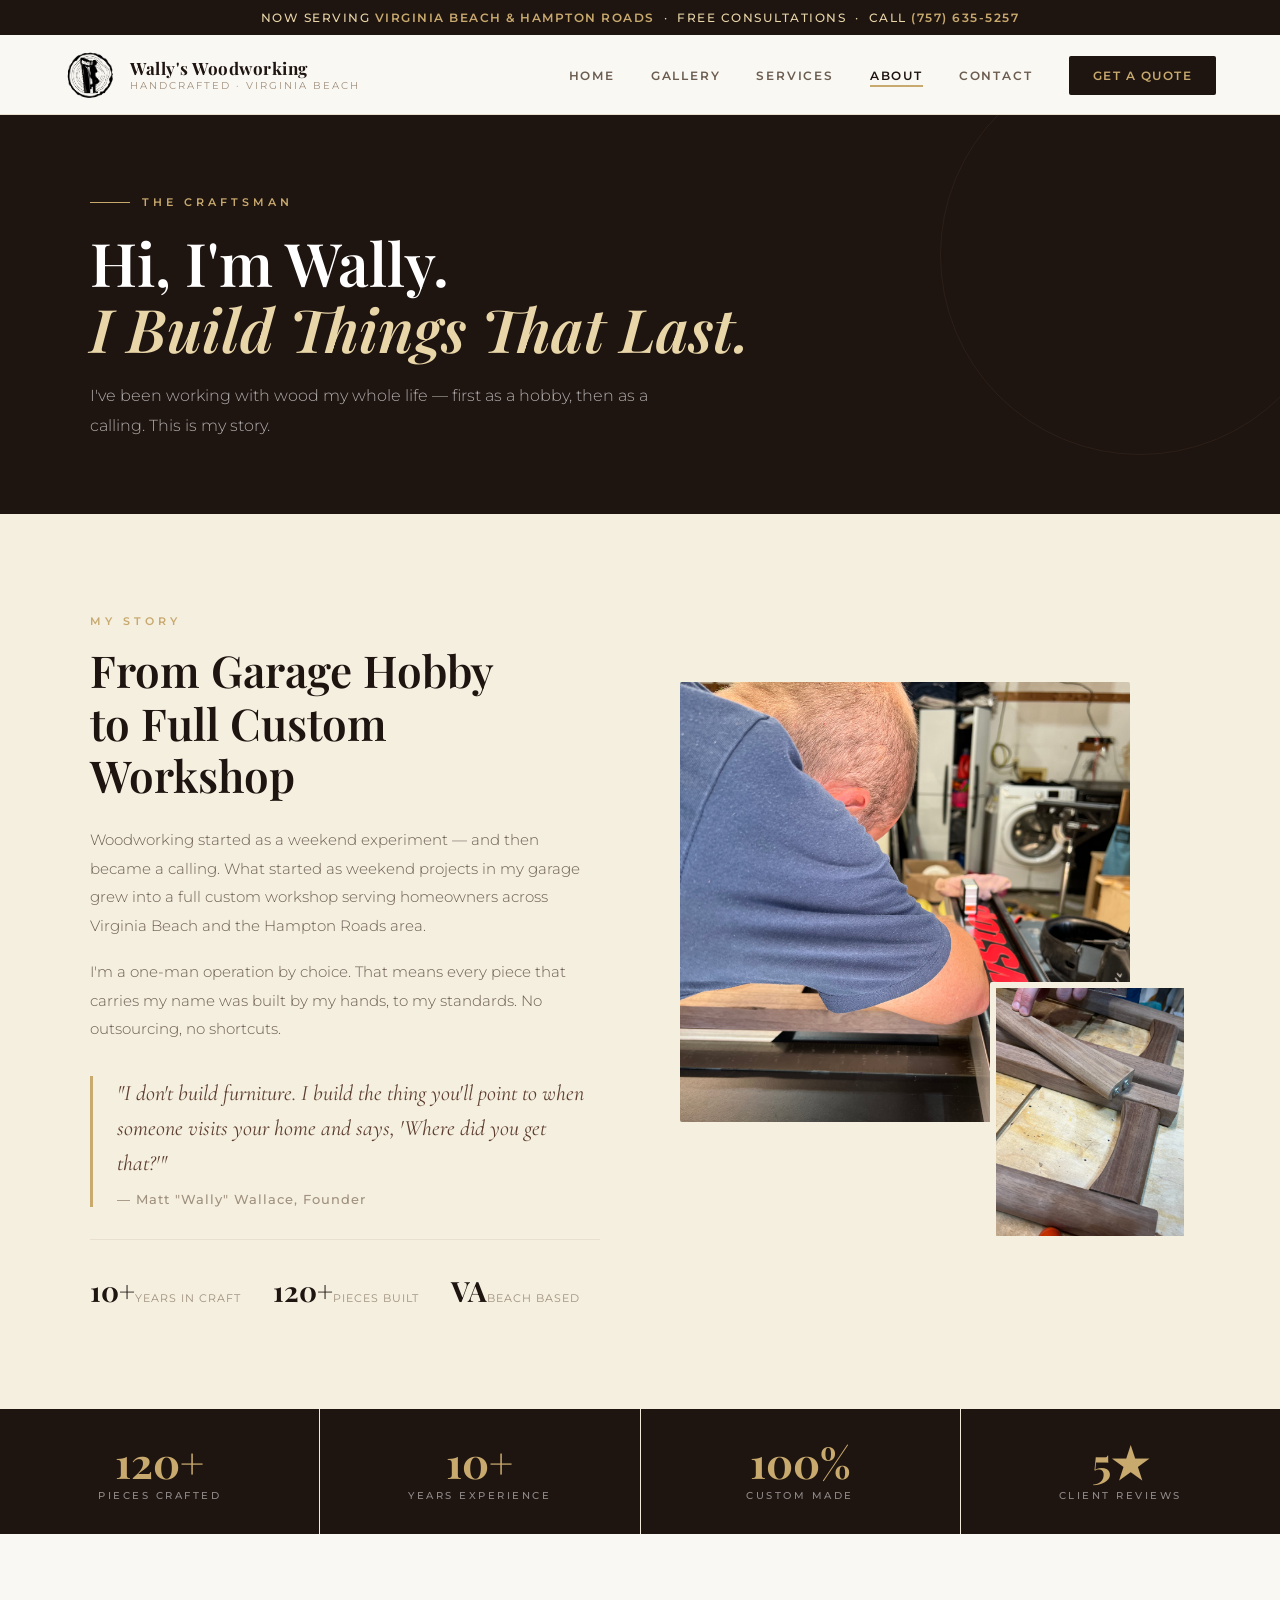
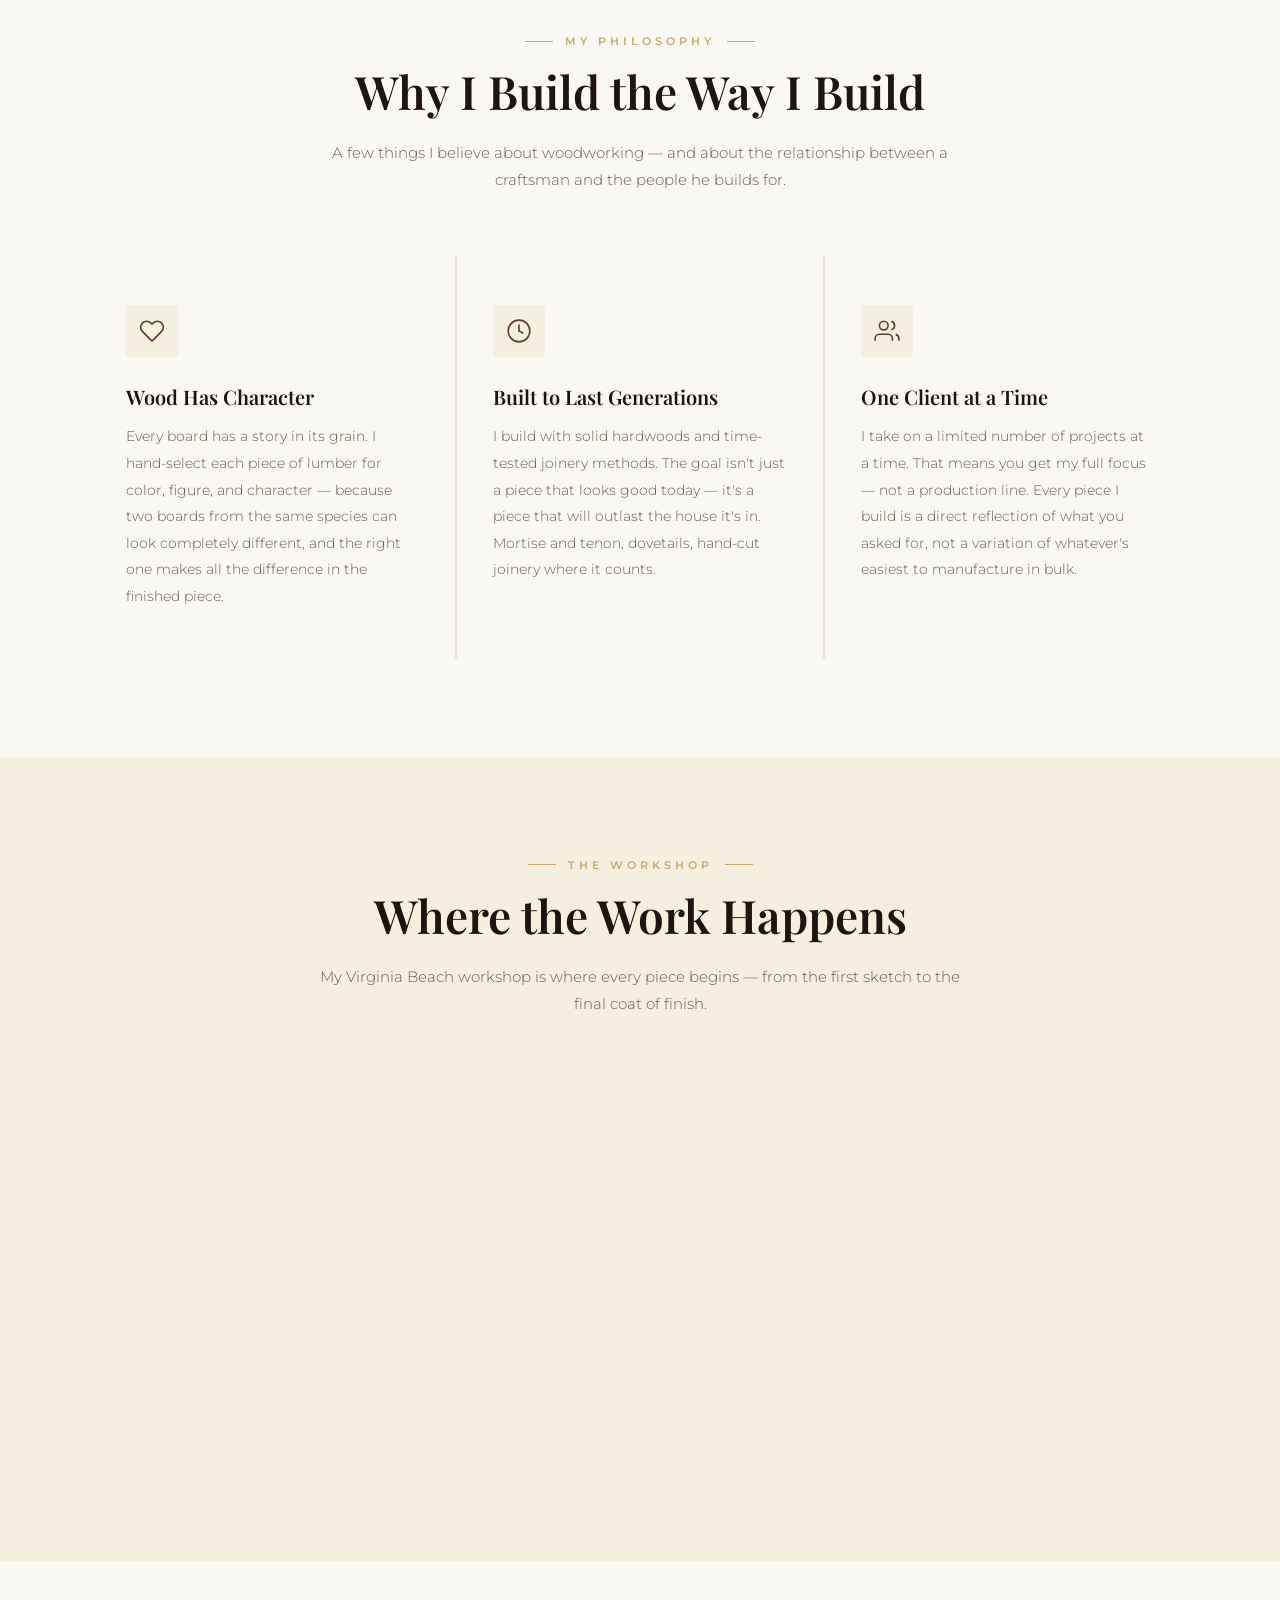
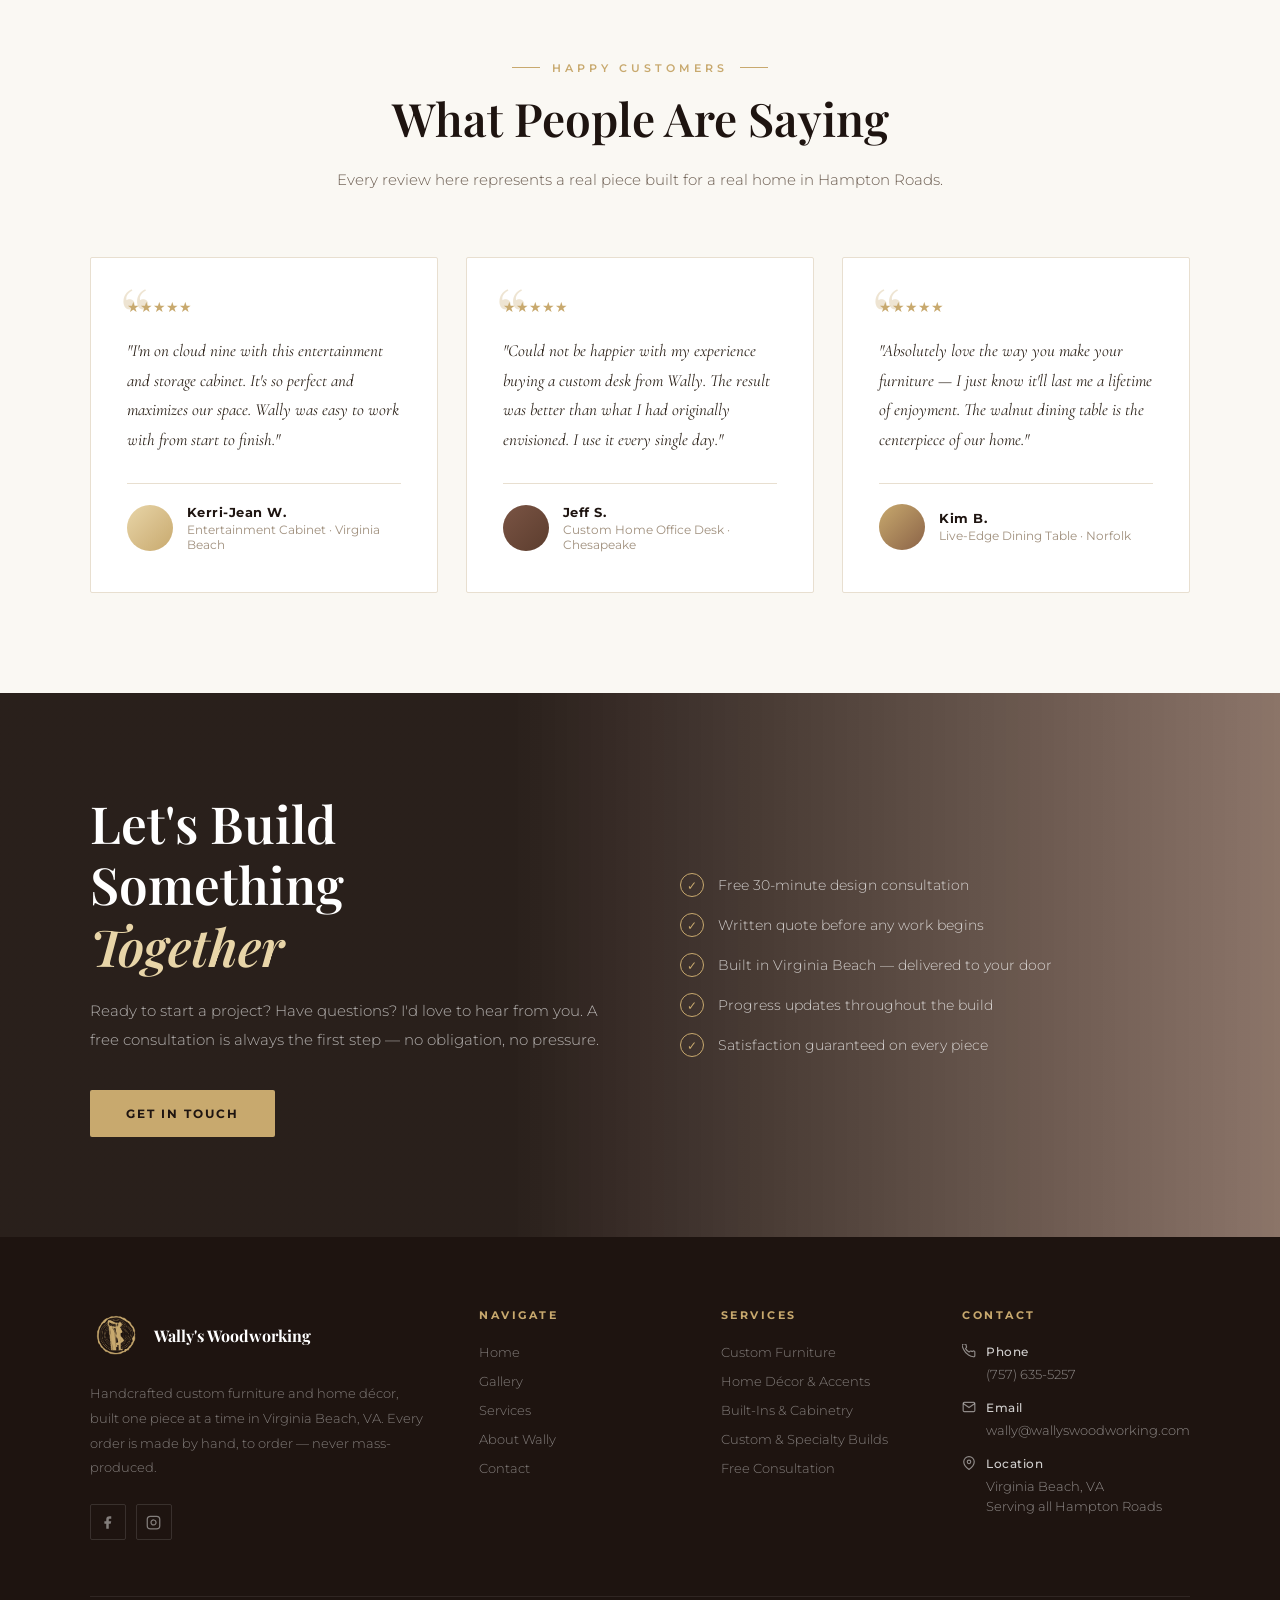
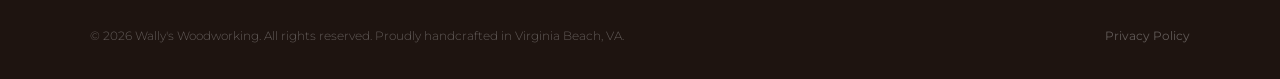
==== commit 1967caa5: "Update about page copy and stats" ====
--- a/about.html
+++ b/about.html
@@ -74,8 +74,8 @@
       <div class="about-sig">— Matt "Wally" Wallace, Founder</div>
     </div>
     <div class="about-credentials">
-      <div class="credential"><span class="val">12+</span><span class="lbl">Years in craft</span></div>
-      <div class="credential"><span class="val">150+</span><span class="lbl">Pieces built</span></div>
+      <div class="credential"><span class="val">10+</span><span class="lbl">Years in craft</span></div>
+      <div class="credential"><span class="val">120+</span><span class="lbl">Pieces built</span></div>
       <div class="credential"><span class="val">VA</span><span class="lbl">Beach based</span></div>
     </div>
   </div>
@@ -97,8 +97,8 @@
 
 <!-- STAT BAR -->
 <div class="stat-bar" aria-label="Quick facts">
-  <div class="stat-item"><div class="stat-num">150+</div><div class="stat-label">Pieces Crafted</div></div>
-  <div class="stat-item"><div class="stat-num">12+</div><div class="stat-label">Years Experience</div></div>
+  <div class="stat-item"><div class="stat-num">120+</div><div class="stat-label">Pieces Crafted</div></div>
+  <div class="stat-item"><div class="stat-num">10+</div><div class="stat-label">Years Experience</div></div>
   <div class="stat-item"><div class="stat-num">100%</div><div class="stat-label">Custom Made</div></div>
   <div class="stat-item"><div class="stat-num">5★</div><div class="stat-label">Client Reviews</div></div>
 </div>
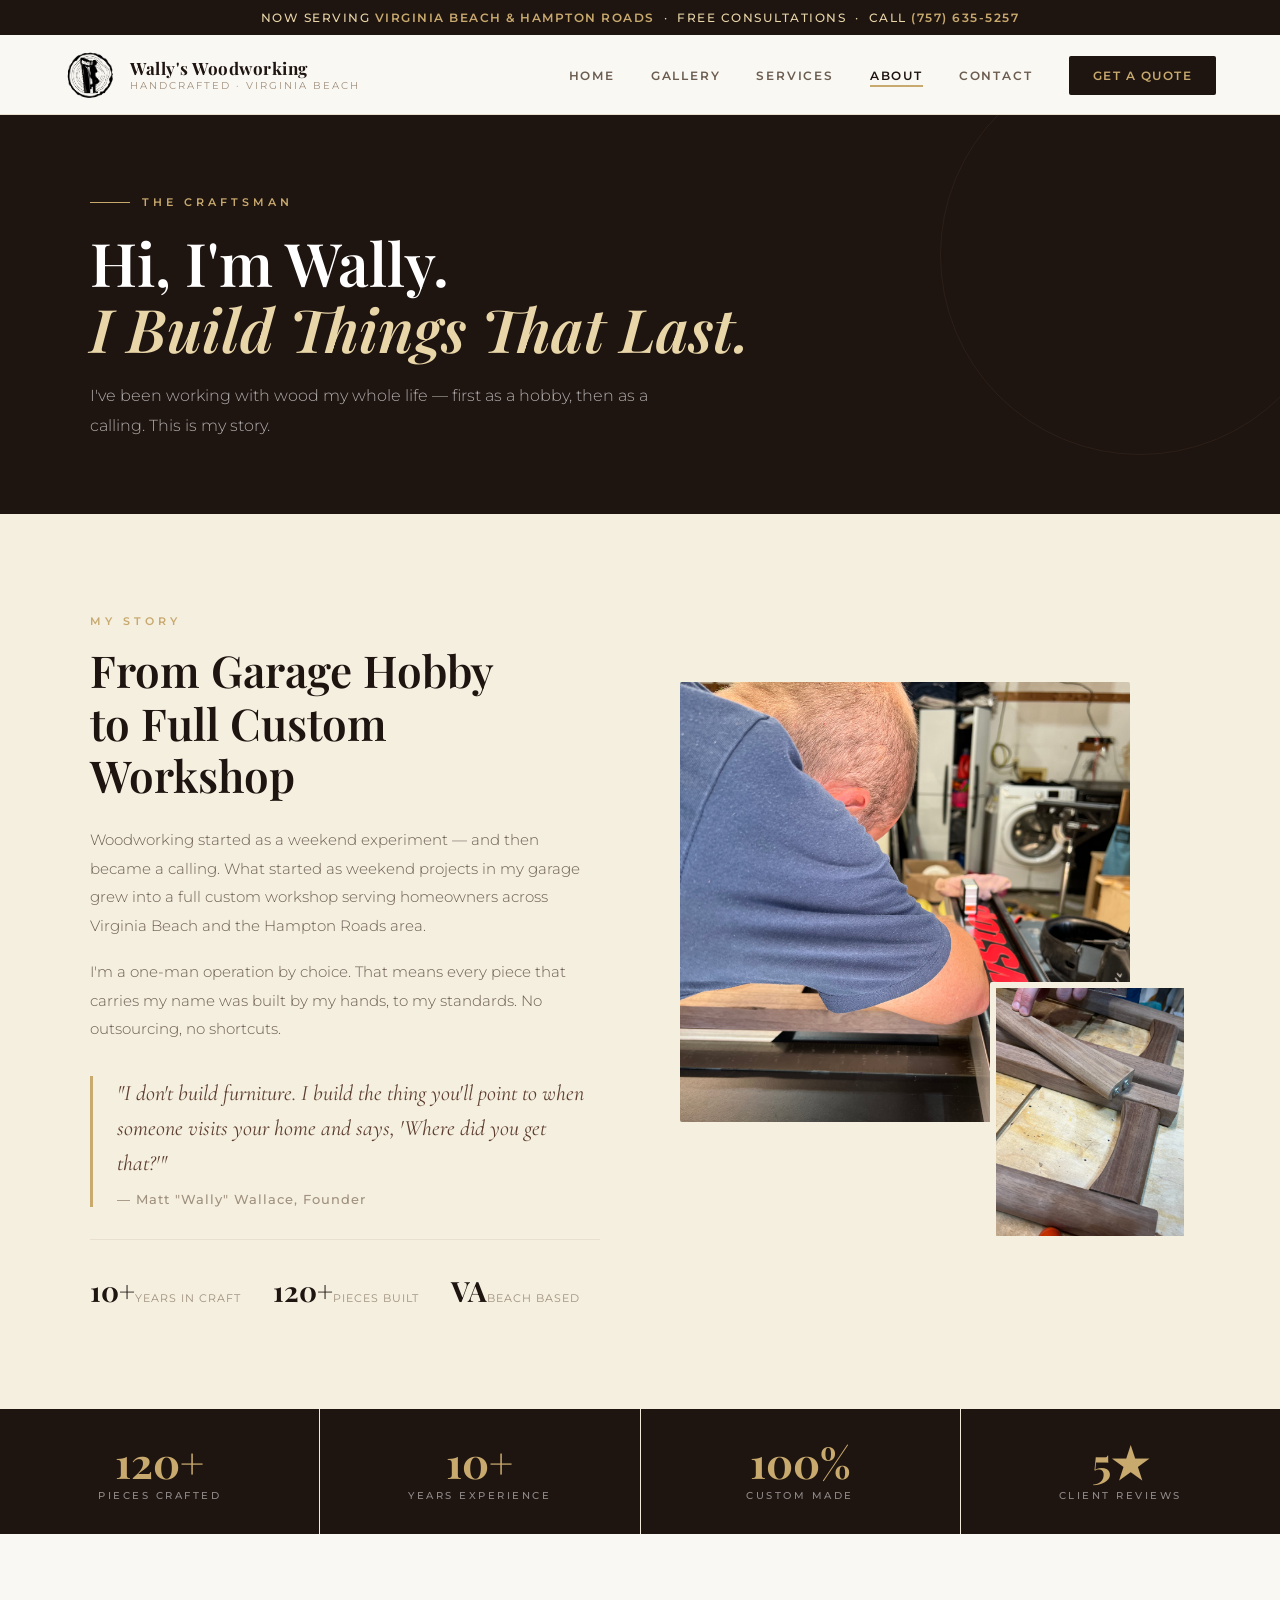
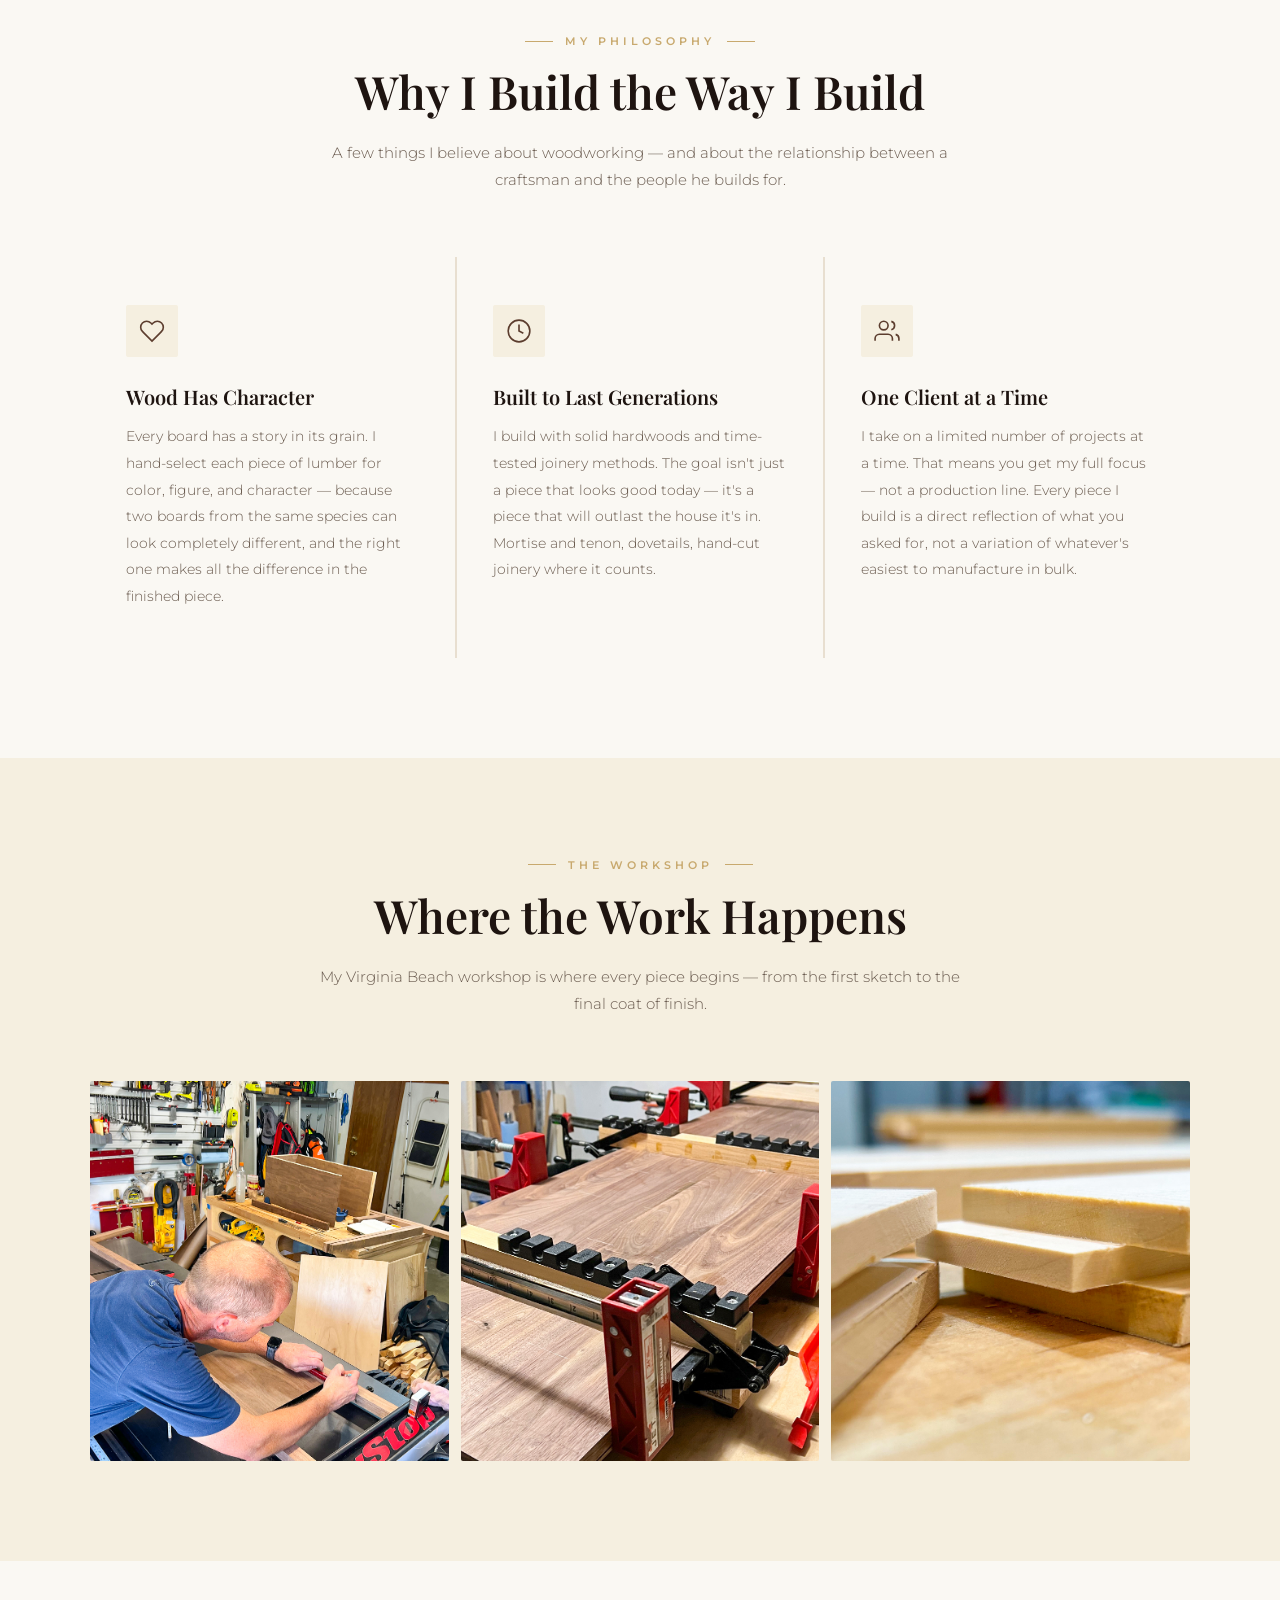
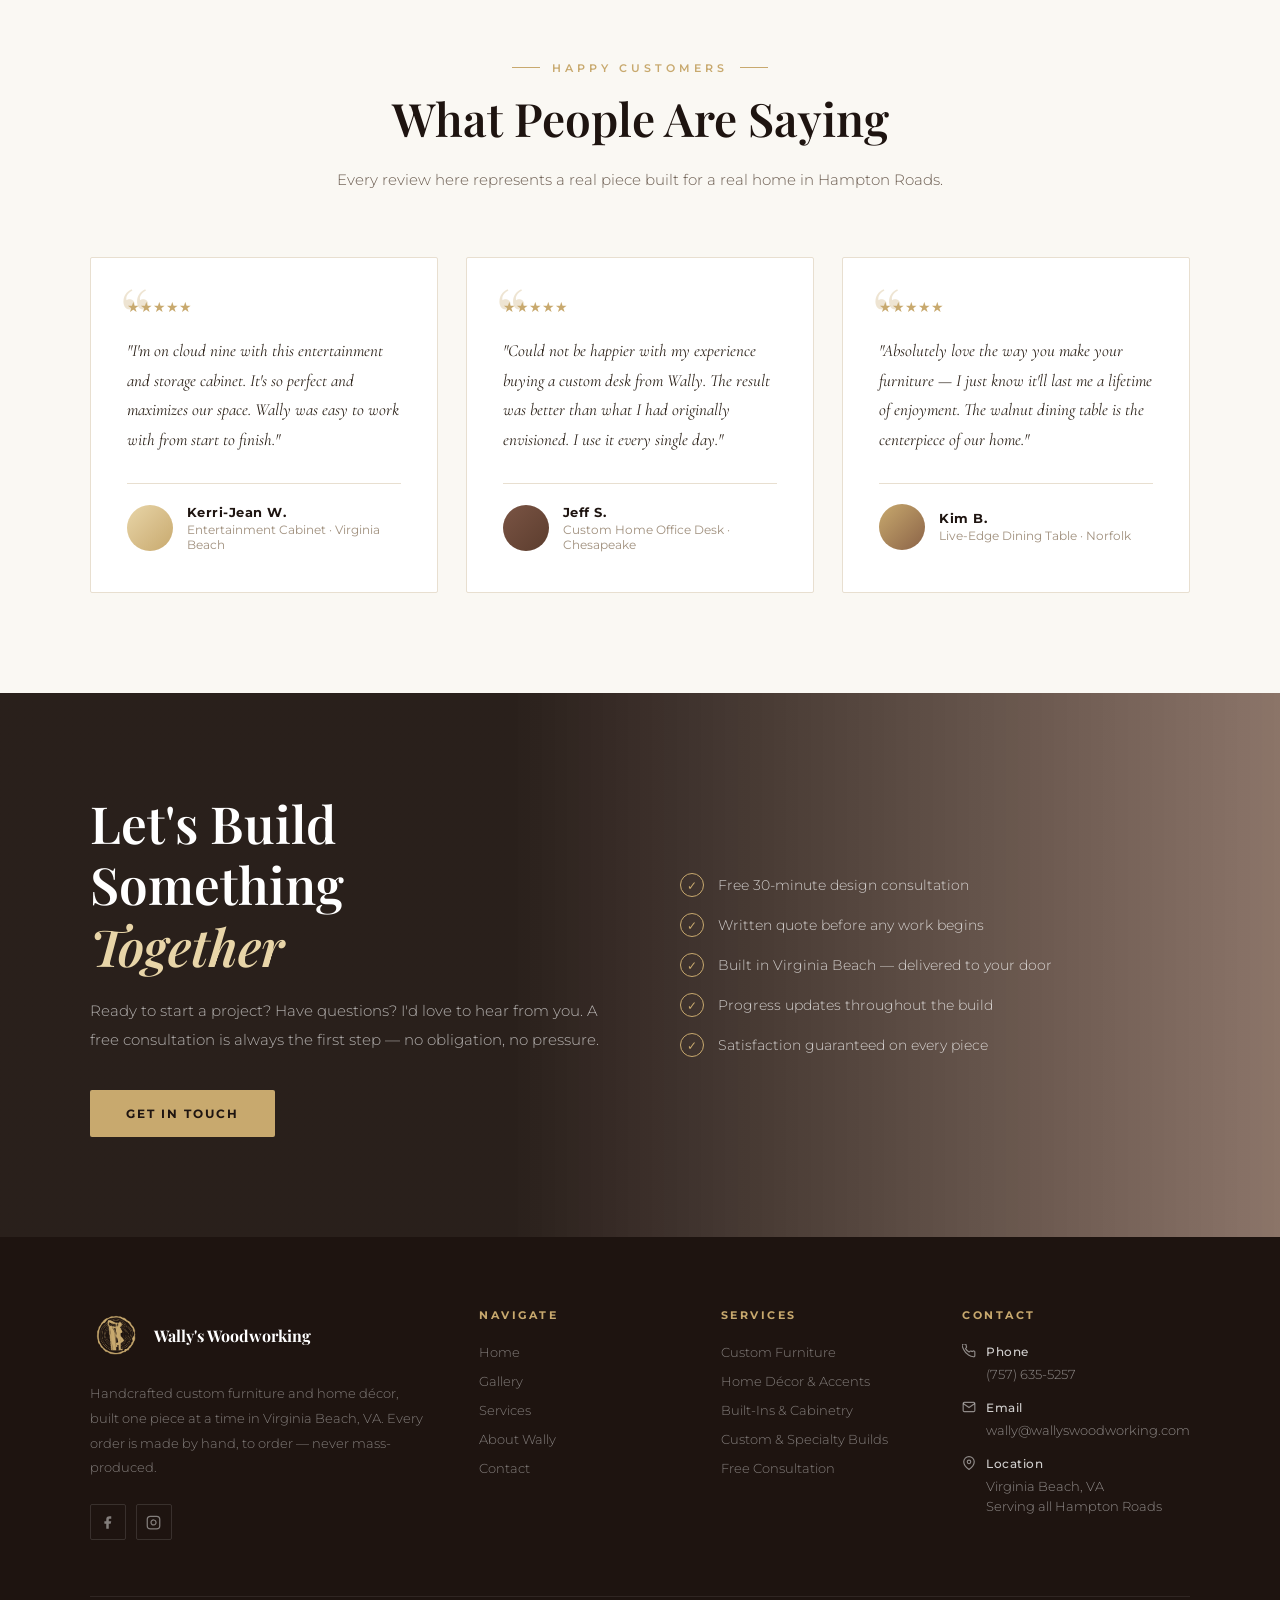
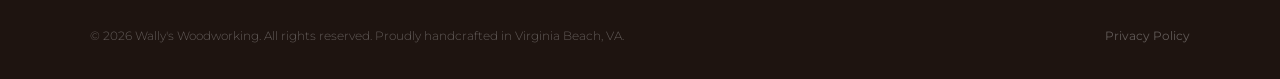
==== commit 0a0560bf: "Update workshop photo section with new images and equal 3-column grid layout - Replace shop photos w" ====
--- a/about.html
+++ b/about.html
@@ -143,7 +143,7 @@
     <p>My Virginia Beach workshop is where every piece begins — from the first sketch to the final coat of finish.</p>
   </div>
   <div class="shop-photos">
-    <div class="shop-photo tall">
+    <div class="shop-photo">
       <img src="images/about/shop-01.jpg"
            onerror="this.src='https://images.unsplash.com/photo-1581539250439-c96689b516dd?w=600&q=75'"
            alt="Wally's woodworking workshop in Virginia Beach"
--- a/css/styles.css
+++ b/css/styles.css
@@ -340,14 +340,13 @@
 }
 
 /* About page — shop photos grid */
-.shop-photos { display: grid; grid-template-columns: repeat(3, 1fr); gap: 12px; }
-.shop-photo { border-radius: 2px; overflow: hidden; height: 280px; }
-.shop-photo img { height: 100%; width: 100%; }
-.shop-photo.tall { height: 380px; }
+.shop-photos { display: grid; grid-template-columns: 1fr 1fr 1fr; gap: 12px; }
+.shop-photo { border-radius: 2px; overflow: hidden; height: 380px; }
+.shop-photo img { height: 100%; width: 100%; object-fit: cover; display: block; }
 
 @media (max-width: 800px) {
   .shop-photos { grid-template-columns: 1fr 1fr; }
-  .shop-photo, .shop-photo.tall { height: 220px; }
+  .shop-photo { height: 220px; }
 }
 @media (max-width: 500px) {
   .shop-photos { grid-template-columns: 1fr; }
